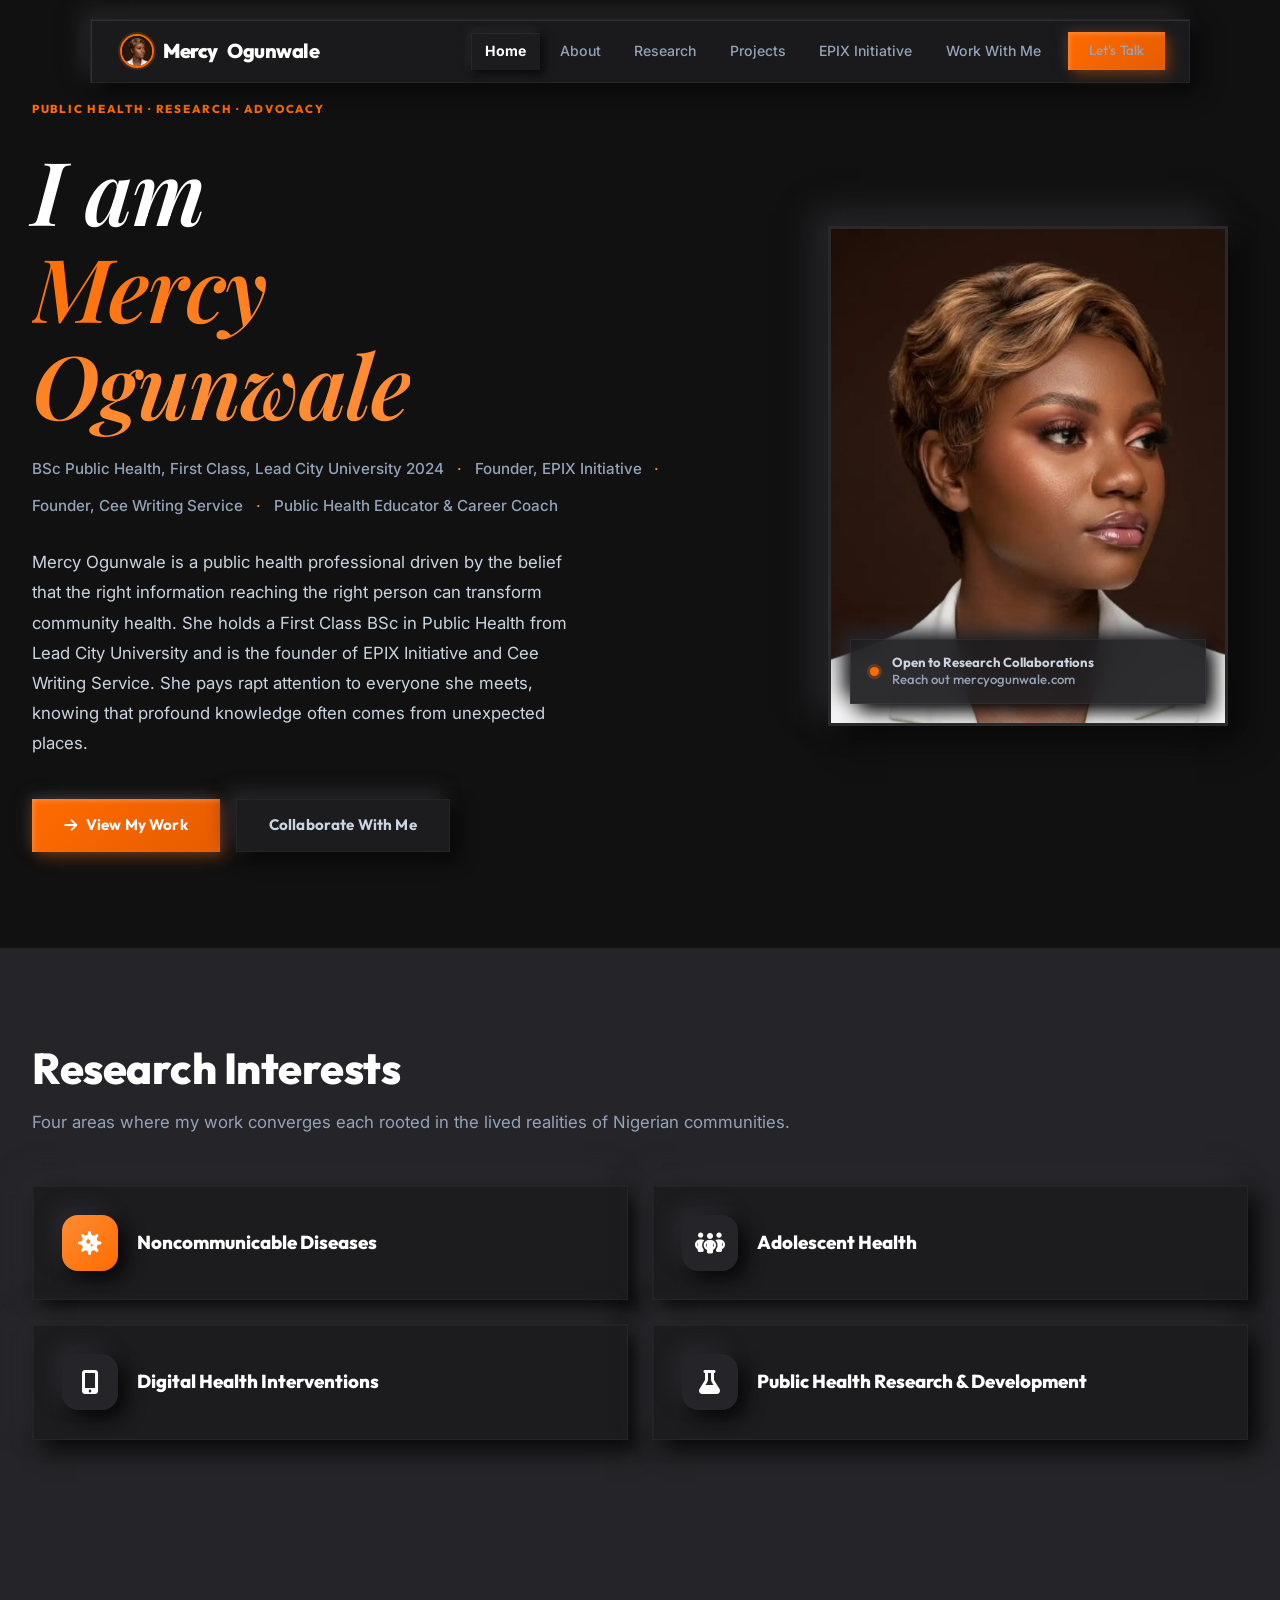
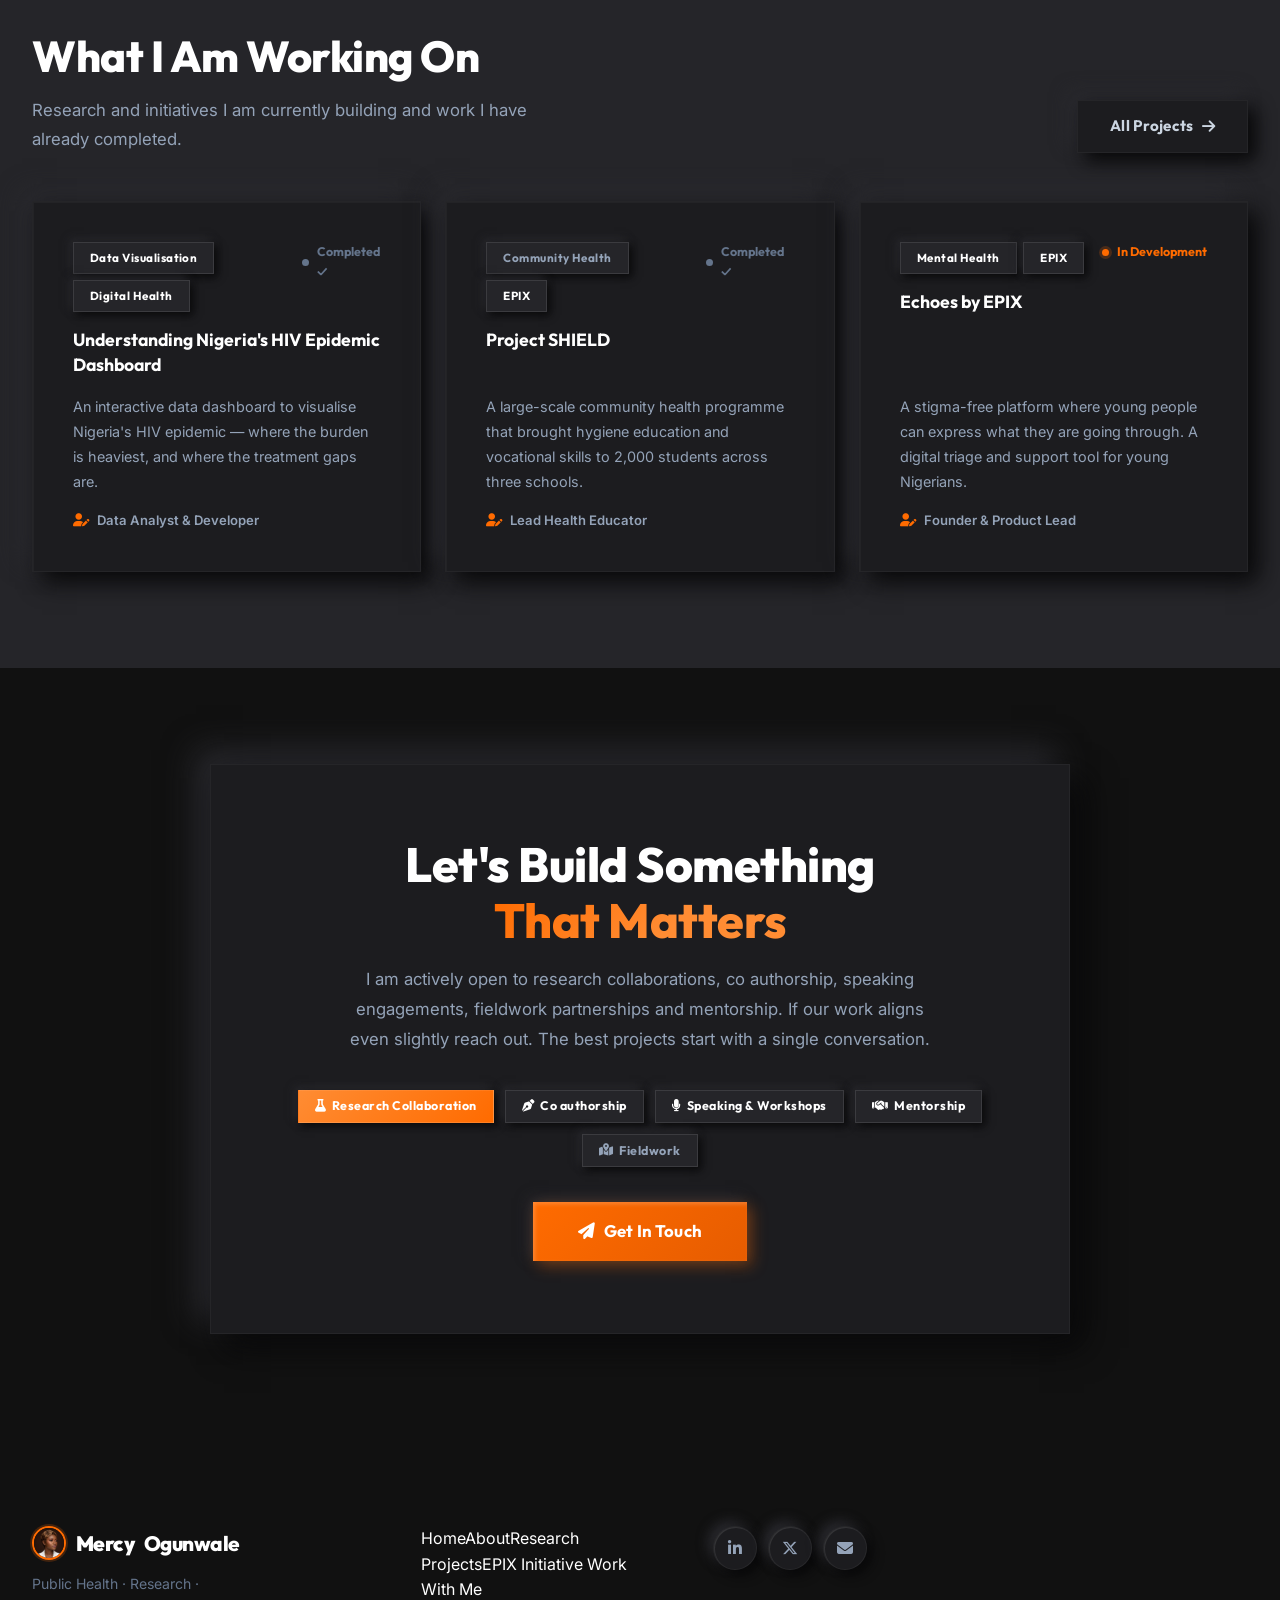
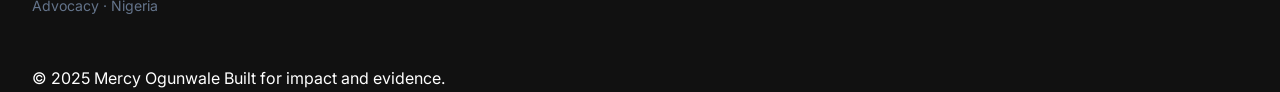
==== index.html @ 019c66ac "Initial commit for portfolio with dashboard" ====
<!DOCTYPE html>

<html lang="en">
<head>
<meta charset="utf-8"/><meta content="width=device-width, initial-scale=1.0" name="viewport"/>
<title>Mercy Ogunwale — Public Health Researcher &amp; Founder</title>
<meta content="Mercy Ogunwale — First Class Public Health graduate, Founder of EPIX Initiative, Educator and Researcher in Nigeria." name="description"/>
<link href="https://fonts.googleapis.com" rel="preconnect"/><link crossorigin="" href="https://fonts.gstatic.com" rel="preconnect"/>
<link href="https://fonts.googleapis.com/css2?family=Outfit:wght@300;400;500;600;700;800;900&amp;family=Inter:ital,wght@0,300;0,400;0,500;0,600;1,300&amp;display=swap" rel="stylesheet"/>
<link href="https://cdnjs.cloudflare.com/ajax/libs/font-awesome/6.5.0/css/all.min.css" rel="stylesheet"/>
<link href="css/style.css" rel="stylesheet"/>
<link href="assets/images/mercy-portrait.png" rel="icon" type="image/png"/>
</head>
<body>
<header id="hdr">
<div class="nav-pill">
<a class="logo" href="index.html"><img alt="Mercy Ogunwale" class="logo-img" src="assets/images/mercy-portrait.png"/>Mercy <em>Ogunwale</em></a>
<div id="mob-overlay"></div>
<button class="mob-btn" id="mobBtn"><i class="fa-solid fa-bars"></i></button>
<nav class="nav-links" id="navLinks">
<a class="active" href="index.html">Home</a>
<a href="about.html">About</a>
<a href="research.html">Research</a>
<a href="projects.html">Projects</a>
<a href="epix.html">EPIX Initiative</a>
<a href="work-with-me.html">Work With Me</a>
<a class="btn btn-primary nav-cta" href="work-with-me.html">Let's Talk</a>
</nav>
</div>
</header>
<!-- HERO -->
<section class="hero">
<div class="wrap">
<div class="hero-inner">
<!-- LEFT: Text -->
<div class="hero-left reveal">
<p class="sec-kicker" style="margin-bottom:1.5rem;">Public Health · Research · Advocacy</p>
<h1 class="hero-title">I am<br/><span class="grad">Mercy<br/>Ogunwale</span></h1>
<div class="hero-subtitle"><span>BSc Public Health, First Class, Lead City University 2024</span><span class="sep">·</span>
<span>Founder, EPIX Initiative</span><span class="sep">·</span>
<span>Founder, Cee Writing Service</span><span class="sep">·</span>
<span>Public Health Educator &amp; Career Coach</span></div>
<p class="hero-hook-text">Mercy Ogunwale is a public health professional driven by the belief that the right information reaching the right person can transform community health. She holds a First Class BSc in Public Health from Lead City University and is the founder of EPIX Initiative and Cee Writing Service. She pays rapt attention to everyone she meets, knowing that profound knowledge often comes from unexpected places.</p>
<div class="hero-actions">
<a class="btn btn-primary" href="projects.html"><i class="fa-solid fa-arrow-right"></i> View My Work</a>
<a class="btn btn-ghost" href="work-with-me.html">Collaborate With Me</a>
</div>
</div>
<!-- RIGHT: Profile Photo -->
<div class="hero-right-img">
<div class="photo-frame" style="aspect-ratio:4/5;">
<img alt="Mercy Ogunwale — Public Health Researcher" src="assets/images/mercy-portrait.png"/>
<div class="photo-badge">
<div class="photo-badge-dot"></div>
<div class="photo-badge-text">Open to Research Collaborations<br/><span style="font-weight:500;color:var(--ink-3);">Reach out  mercyogunwale.com</span></div>
</div>
</div>
</div>
</div>
</div>
</section>
<!-- RESEARCH INTERESTS -->
<section class="alt">
<div class="wrap">
<div class="reveal" style="margin-bottom:3rem;">
<h2 class="sec-title">Research Interests</h2>
<p class="sec-sub">Four areas where my work converges  each rooted in the lived realities of Nigerian communities.</p>
</div>
<div class="bento bento-2">
<div class="bento-item reveal" style="padding:1.8rem;display:flex;align-items:center;gap:1.2rem;">
<div class="i-icon i-teal" style="margin-bottom:0;flex-shrink:0;"><i class="fa-solid fa-virus"></i></div>
<div><h3 style="margin-bottom:0;">Noncommunicable Diseases</h3></div>
</div>
<div class="bento-item reveal" style="padding:1.8rem;display:flex;align-items:center;gap:1.2rem;">
<div class="i-icon i-amber" style="margin-bottom:0;flex-shrink:0;"><i class="fa-solid fa-people-group"></i></div>
<div><h3 style="margin-bottom:0;">Adolescent Health</h3></div>
</div>
<div class="bento-item reveal" style="padding:1.8rem;display:flex;align-items:center;gap:1.2rem;">
<div class="i-icon i-blue" style="margin-bottom:0;flex-shrink:0;"><i class="fa-solid fa-mobile-screen-button"></i></div>
<div><h3 style="margin-bottom:0;">Digital Health Interventions</h3></div>
</div>
<div class="bento-item reveal" style="padding:1.8rem;display:flex;align-items:center;gap:1.2rem;">
<div class="i-icon i-green" style="margin-bottom:0;flex-shrink:0;"><i class="fa-solid fa-flask"></i></div>
<div><h3 style="margin-bottom:0;">Public Health Research &amp; Development</h3></div>
</div>
</div>
</div>
</section>
<!-- ABOUT -->

<!-- PROJECTS PREVIEW -->
<section class="alt">
<div class="wrap">
<div style="display:flex;justify-content:space-between;align-items:flex-end;margin-bottom:3rem;flex-wrap:wrap;gap:1rem;">
<div class="reveal">
<h2 class="sec-title">What I Am Working On</h2>
<p class="sec-sub" style="max-width:500px;">Research and initiatives I am currently building  and work I have already completed.</p>
</div>
<a class="btn btn-ghost reveal" href="projects.html">All Projects <i class="fa-solid fa-arrow-right"></i></a>
</div>
<div class="bento bento-3">
<div class="proj-card reveal">
<div class="proj-head">
<div class="proj-areas">
<span class="tag tag-amber" style="font-size:.73rem;">Data Visualisation</span>
<span class="tag tag-blue" style="font-size:.73rem;">Digital Health</span>
</div>
<span class="status status-done">Completed &#10003;</span>
</div>
<h3 class="proj-title">Understanding Nigeria's HIV Epidemic Dashboard</h3>
<p class="proj-desc">An interactive data dashboard to visualise Nigeria's HIV epidemic &mdash; where the burden is heaviest, and where the treatment gaps are.</p>
<p class="proj-role"><i class="fa-solid fa-user-pen" style="color:var(--teal);"></i> Data Analyst &amp; Developer</p>
</div>

<div class="proj-card reveal reveal-s">
<div class="proj-head">
<div class="proj-areas">
<span class="tag tag-muted" style="font-size:.73rem;">Community Health</span>
<span class="tag tag-blue" style="font-size:.73rem;">EPIX</span>
</div>
<span class="status status-done">Completed &#10003;</span>
</div>
<h3 class="proj-title">Project SHIELD</h3>
<p class="proj-desc">A large-scale community health programme that brought hygiene education and vocational skills to 2,000 students across three schools.</p>
<p class="proj-role"><i class="fa-solid fa-user-pen" style="color:var(--teal);"></i> Lead Health Educator</p>
</div>

<div class="proj-card reveal reveal-m">
<div class="proj-head">
<div class="proj-areas">
<span class="tag tag-amber" style="font-size:.73rem;">Mental Health</span>
<span class="tag tag-blue" style="font-size:.73rem;">EPIX</span>
</div>
<span class="status status-live">In Development</span>
</div>
<h3 class="proj-title">Echoes by EPIX</h3>
<p class="proj-desc">A stigma-free platform where young people can express what they are going through. A digital triage and support tool for young Nigerians.</p>
<p class="proj-role"><i class="fa-solid fa-user-pen" style="color:var(--teal);"></i> Founder &amp; Product Lead</p>
</div>
</div>
</div>
</div>
</section>
<!-- COLLABORATE -->
<section>
<div class="wrap">
<div class="cta-box reveal">
<h2 style="font-size:clamp(2rem,4vw,3rem);letter-spacing:-.5px;margin-bottom:1rem;">Let's Build Something<br/><span class="grad">That Matters</span></h2>
<p style="color:var(--ink-3);font-size:1.05rem;max-width:600px;margin:0 auto;line-height:1.8;">I am actively open to research collaborations, co authorship, speaking engagements, fieldwork partnerships and mentorship. If our work aligns  even slightly  reach out. The best projects start with a single conversation.</p>
<div class="cta-pills">
<span class="tag tag-teal"><i class="fa-solid fa-flask"></i> Research Collaboration</span>
<span class="tag tag-blue"><i class="fa-solid fa-pen-nib"></i> Co authorship</span>
<span class="tag tag-amber"><i class="fa-solid fa-microphone"></i> Speaking &amp; Workshops</span>
<span class="tag tag-green"><i class="fa-solid fa-handshake"></i> Mentorship</span>
<span class="tag tag-muted"><i class="fa-solid fa-map-location-dot"></i> Fieldwork</span>
</div>
<a class="btn btn-primary" href="work-with-me.html" style="font-size:1.05rem;padding:1rem 2.8rem;"><i class="fa-solid fa-paper-plane"></i> Get In Touch</a>
</div>
</div>
</section>
<footer>
<div class="wrap">
<div class="foot-inner">
<div class="foot-brand">
<a class="logo" href="index.html"><img alt="Mercy Ogunwale" class="logo-img" src="assets/images/mercy-portrait.png"/>Mercy <em>Ogunwale</em></a>
<p class="foot-tagline">Public Health · Research · Advocacy · Nigeria</p>
</div>
<nav class="foot-nav">
<a href="index.html">Home</a><a href="about.html">About</a><a href="research.html">Research</a>
<a href="projects.html">Projects</a><a href="epix.html">EPIX Initiative</a>
<a href="work-with-me.html">Work With Me</a>
</nav>
<div class="foot-social">
<a aria-label="LinkedIn" class="soc-btn" href="#"><i class="fa-brands fa-linkedin-in"></i></a>
<a aria-label="Twitter/X" class="soc-btn" href="#"><i class="fa-brands fa-x-twitter"></i></a>
<a aria-label="Email" class="soc-btn" href="mailto:contact@mercyogunwale.com"><i class="fa-solid fa-envelope"></i></a>
</div>
</div>
<div class="foot-bottom">© 2025 Mercy Ogunwale  Built for impact and evidence.</div>
</div>
</footer>
<script src="js/main.js"></script>
</body>
</html>
---- css/style.css ----
@import url('https://fonts.googleapis.com/css2?family=Playfair+Display:ital,wght@0,400;0,600;1,400&family=Outfit:wght@300;400;500;600;700;800;900&family=Inter:ital,wght@0,300;0,400;0,500;0,600;1,300&display=swap');

:root {
  --bg: #111111;
  --surface: #1c1c1f;
  --surface-2: #252529;
  --shadow-d: #080809;
  --shadow-l: #2a2a2f;

  --teal: #ff6b00;
  --teal-d: #e65c00;
  --teal-l: #ff8c33;
  --teal-xl: rgba(255,107,0,0.15);
  
  --blue: #ff8c33;
  --blue-l: rgba(255,140,51,0.15);
  
  --amber: #f59e0b;
  --amber-l: #fde68a;
  --green: #10b981;
  --red: #ef4444;

  --ink: #ffffff;
  --ink-2: #cbd5e1;
  --ink-3: #94a3b8;
  --ink-4: #64748b;

  --clay: 8px 8px 18px var(--shadow-d), -8px -8px 18px var(--shadow-l);
  --clay-lg: 14px 14px 30px var(--shadow-d), -14px -14px 30px var(--shadow-l);
  --clay-hover: 20px 20px 40px var(--shadow-d), -20px -20px 40px var(--shadow-l);
  --clay-inset: inset 6px 6px 14px var(--shadow-d), inset -6px -6px 14px var(--shadow-l);
  --clay-card: 10px 10px 22px var(--shadow-d), -10px -10px 22px var(--shadow-l), inset 1px 1px 0 rgba(255,255,255,0.03);
}

*,*::before,*::after{margin:0;padding:0;box-sizing:border-box}
html{scroll-behavior:smooth}
body{font-family:'Inter',sans-serif;background:var(--bg);color:var(--ink);overflow-x:hidden;line-height:1.6}
h1,h2,h3,h4,h5{font-family:'Outfit',sans-serif;line-height:1.15;font-weight:800}
a{text-decoration:none;color:inherit;transition:color var(--dur) var(--ease)}
ul{list-style:none}
img{max-width:100%}

/* ── LAYOUT ── */
.wrap{max-width:var(--max);margin:0 auto;padding:0 2rem}
section{padding:6rem 0}
.section-inner{padding:6rem 0}

/* ── GRADIENT TEXT ── */
.grad{background:linear-gradient(135deg,var(--teal) 0%,var(--blue) 60%);-webkit-background-clip:text;-webkit-text-fill-color:transparent;background-clip:text}
.grad-amber{background:linear-gradient(135deg,var(--amber) 0%,#f97316 100%);-webkit-background-clip:text;-webkit-text-fill-color:transparent;background-clip:text}

/* ── CLAY SURFACE ── */
.clay{background:var(--surface);border-radius:var(--r-m);box-shadow:var(--clay-card);border:1.5px solid rgba(255,255,255,.04)}
.clay-lg{background:var(--surface);border-radius:var(--r-l);box-shadow:var(--clay-lg);border:1.5px solid rgba(255,255,255,.04)}
.clay-xl{background:var(--surface);border-radius:var(--r-xl);box-shadow:var(--clay-lg);border:1.5px solid rgba(255,255,255,.04)}

/* ── BUTTONS ── */
.btn{display:inline-flex;align-items:center;gap:.55rem;padding:.85rem 2rem;font-family:'Outfit',sans-serif;font-weight:700;font-size:.95rem;border-radius:var(--r-pill);cursor:pointer;transition:all var(--dur) var(--ease);border:none;letter-spacing:.01em;white-space:nowrap}
.btn-primary{background:linear-gradient(135deg,var(--teal),var(--teal-d));color:#fff;box-shadow:5px 5px 14px rgba(255,107,0,.35),-4px -4px 12px var(--shadow-l),inset 2px 2px 4px rgba(255,255,255,.2)}
.btn-primary:hover{transform:translateY(-3px);box-shadow:8px 8px 22px rgba(255,107,0,.4),-5px -5px 16px var(--shadow-l)}
.btn-primary:active{transform:translateY(0);box-shadow:var(--clay-inset)}
.btn-ghost{background:var(--surface);color:var(--ink-2);box-shadow:var(--clay);border:1.5px solid rgba(255,255,255,.04)}
.btn-ghost:hover{transform:translateY(-3px);box-shadow:var(--clay-hover);color:var(--teal)}
.btn-ghost:active{box-shadow:var(--clay-inset);transform:translateY(0)}
.btn-blue{background:linear-gradient(135deg,var(--blue),#0369a1);color:#fff;box-shadow:5px 5px 14px rgba(255,140,51,.3),-4px -4px 12px var(--shadow-l),inset 2px 2px 4px rgba(255,255,255,.2)}
.btn-blue:hover{transform:translateY(-3px);color:#fff}

/* ── PILL TAGS ── */
.tag{display:inline-flex;align-items:center;gap:.35rem;padding:.35rem 1rem;border-radius:var(--r-pill);font-family:'Outfit',sans-serif;font-size:.78rem;font-weight:700;letter-spacing:.04em;box-shadow:3px 3px 8px var(--shadow-d),-3px -3px 8px var(--shadow-l);border:1px solid rgba(255,255,255,.1)}
.tag-teal{background:linear-gradient(135deg,#ff8c33,#ff6b00);color:#ffffff}
.tag-blue{background:var(--surface-2);color:#ffffff}
.tag-amber{background:var(--surface-2);color:#ffffff}
.tag-green{background:var(--surface-2);color:#ffffff}
.tag-red{background:linear-gradient(135deg,#fee2e2,#fecaca);color:#991b1b}
.tag-muted{background:var(--surface-2);color:var(--ink-3)}
.tag-dark{background:var(--ink);color:#fff}
.tag-section{font-size:.7rem;text-transform:uppercase;letter-spacing:.12em;background:rgba(255,107,0,.1);color:var(--teal);box-shadow:none;border:none;padding:.3rem .9rem}

/* ── STATUS DOTS ── */
.status{display:inline-flex;align-items:center;gap:.5rem;font-family:'Outfit',sans-serif;font-size:.78rem;font-weight:700}
.status::before{content:'';width:7px;height:7px;border-radius:50%;flex-shrink:0}
.status-live{color:var(--teal)}.status-live::before{background:var(--teal);box-shadow:0 0 0 3px rgba(255,107,0,.2);animation:pulse 2s ease infinite}
.status-soon{color:var(--amber)}.status-soon::before{background:var(--amber)}
.status-done{color:var(--ink-4)}.status-done::before{background:var(--ink-4)}
@keyframes pulse{0%,100%{box-shadow:0 0 0 3px rgba(255,107,0,.2)}50%{box-shadow:0 0 0 6px rgba(255,107,0,.08)}}

/* ── HEADER — Floating Clay Pill ── */
#hdr{position:fixed;top:1.2rem;left:50%;transform:translateX(-50%);z-index:900;width:calc(100% - 3rem);max-width:1100px;transition:all var(--dur) var(--ease)}
.nav-pill{display:flex;justify-content:space-between;align-items:center;padding:.75rem 1.5rem .75rem 1.8rem;border-radius:var(--r-pill);background:rgba(28,28,31,.88);backdrop-filter:blur(18px);-webkit-backdrop-filter:blur(18px);box-shadow:8px 8px 20px var(--shadow-d),-8px -8px 20px var(--shadow-l),inset 1px 1px 0 rgba(255,255,255,.1);border:1.5px solid rgba(255,255,255,.05);transition:all var(--dur) var(--ease)}
#hdr.scrolled .nav-pill{box-shadow:10px 10px 24px var(--shadow-d),-8px -8px 20px var(--shadow-l),inset 1px 1px 0 rgba(255,255,255,.15);background:rgba(28,28,31,.96)}
.logo{font-family:'Outfit',sans-serif;font-weight:900;font-size:1.25rem;letter-spacing:-.5px;display:flex;align-items:center;gap:.6rem;color:#ffffff}
.logo em{color:var(--ink);font-style:normal;font-weight:800}

.logo-img {
  width: 34px;
  height: 34px;
  border-radius: 50%;
  object-fit: cover;
  border: 2px solid var(--teal);
  box-shadow: 0 0 0 2px rgba(255,107,0,0.2);
}
.logo-dot{width:8px;height:8px;border-radius:50%;background:linear-gradient(135deg,var(--teal),var(--blue));box-shadow:0 0 0 3px rgba(255,107,0,.2)}
.nav-links{display:flex;gap:.3rem;align-items:center}
.nav-links a{font-weight:500;font-size:.88rem;color:var(--ink-3);padding:.45rem .9rem;border-radius:var(--r-pill);transition:all var(--dur) var(--ease)}
.nav-links a:hover{color:var(--teal);background:rgba(255,107,0,.08)}
.nav-links a.active{color:#ffffff;background:var(--surface);box-shadow:3px 3px 8px var(--shadow-d),-3px -3px 8px var(--shadow-l),inset 1px 1px 0 rgba(255,255,255,.05);font-weight:700}
.nav-cta{padding:.5rem 1.3rem!important;font-size:.85rem!important;margin-left:.5rem}
.mob-btn{display:none;background:var(--surface);border:1.5px solid rgba(255,255,255,.04);border-radius:50%;width:38px;height:38px;font-size:1rem;color:var(--ink);cursor:pointer;z-index:901;box-shadow:var(--clay);align-items:center;justify-content:center}
#mob-overlay{display:none;position:fixed;inset:0;background:rgba(15,23,42,.45);z-index:898;backdrop-filter:blur(4px)}

/* ── HERO ── */
.hero{min-height:100vh;display:flex;align-items:center;padding-top:100px;position:relative;overflow:hidden}
.hero-bg{position:absolute;inset:0;z-index:0}
.blob{position:absolute;border-radius:50%;filter:blur(80px);animation:float 9s ease-in-out infinite}
.blob-a{width:520px;height:520px;background:radial-gradient(circle,rgba(255,107,0,.22),transparent 70%);top:-10%;right:-8%;animation-delay:0s}
.blob-b{width:420px;height:420px;background:radial-gradient(circle,rgba(255,140,51,.16),transparent 70%);bottom:0;left:-8%;animation-delay:-4s}
.blob-c{width:280px;height:280px;background:radial-gradient(circle,rgba(255,107,0,.12),transparent 70%);top:45%;right:25%;animation-delay:-7s}
@keyframes float{0%,100%{transform:translate(0,0)}33%{transform:translate(25px,-18px)}66%{transform:translate(-15px,20px)}}

.hero-inner{position:relative;z-index:2;display:grid;grid-template-columns:1fr 420px;gap:4rem;align-items:center}
.hero-left{}
.hero-eyebrow{display:inline-flex;align-items:center;gap:.7rem;margin-bottom:2rem}
.eyebrow-line{width:32px;height:2px;background:linear-gradient(90deg,var(--teal),var(--blue));border-radius:2px}
.eyebrow-text{font-family:'Outfit',sans-serif;font-size:.78rem;font-weight:700;letter-spacing:.14em;text-transform:uppercase;color:var(--teal)}
.hero-title{font-family:'Playfair Display',serif;font-size:clamp(3.5rem,7vw,5.5rem);font-weight:600;letter-spacing:-1px;margin-bottom:1.5rem;line-height:1.1;font-style:italic}
.hero-subtitle{font-family:'Inter',sans-serif;font-size:.95rem;font-weight:500;color:var(--ink-3);display:flex;gap:.8rem;align-items:center;flex-wrap:wrap;margin-bottom:1.8rem}
.sep{color:var(--teal-l)}
.hero-hook-text{font-size:1.05rem;color:var(--ink-2);line-height:1.8;margin-bottom:2.5rem;max-width:560px}
.hero-actions{display:flex;gap:1rem;flex-wrap:wrap}

/* Hero right card */
.hero-card{padding:2.5rem;display:flex;flex-direction:column;gap:1.8rem}
.hero-card-quote{font-size:1rem;font-style:italic;color:var(--ink-2);line-height:1.75;border-left:3px solid var(--teal);padding-left:1.2rem}
.hero-stats{display:grid;grid-template-columns:1fr 1fr;gap:1rem}
.hero-stat{padding:1.2rem;border-radius:var(--r-s);background:var(--bg);box-shadow:4px 4px 10px var(--shadow-d),-4px -4px 10px var(--shadow-l);text-align:center}
.hero-stat .num{font-family:'Outfit',sans-serif;font-size:1.8rem;font-weight:900;line-height:1}
.hero-stat .lbl{font-size:.75rem;color:var(--ink-3);margin-top:.3rem;font-weight:500}
.hero-tags{display:flex;flex-wrap:wrap;gap:.5rem}

/* ── SECTION HEADINGS ── */
.sec-kicker{font-family:'Outfit',sans-serif;font-size:.72rem;font-weight:800;letter-spacing:.15em;text-transform:uppercase;color:var(--teal);margin-bottom:.8rem}
.sec-title{font-size:clamp(1.8rem,3.5vw,2.7rem);letter-spacing:-.5px;margin-bottom:.9rem}
.sec-sub{color:var(--ink-3);font-size:1.05rem;line-height:1.7}

/* ── PHOTO FRAME ── */
.photo-frame{border-radius:var(--r-l);overflow:hidden;box-shadow:var(--clay-lg);border:3px solid rgba(255,255,255,.06);position:relative;background:var(--surface)}
.photo-frame img{width:100%;height:100%;object-fit:cover;display:block}
.photo-badge{position:absolute;bottom:1.2rem;left:1.2rem;right:1.2rem;background:rgba(28,28,31,.92);backdrop-filter:blur(12px);border-radius:var(--r-m);padding:.9rem 1.2rem;box-shadow:var(--clay);border:1.5px solid rgba(255,255,255,.05);display:flex;align-items:center;gap:.8rem}
.photo-badge-dot{width:9px;height:9px;border-radius:50%;background:var(--teal);box-shadow:0 0 0 3px rgba(255,107,0,.25);flex-shrink:0;animation:pulse 2s ease infinite}
.photo-badge-text{font-family:'Outfit',sans-serif;font-size:.82rem;font-weight:700;color:var(--ink-2);line-height:1.3}
.img-card{border-radius:var(--r-l);overflow:hidden;box-shadow:var(--clay-lg);border:3px solid rgba(255,255,255,.06)}
.img-card img{width:100%;height:100%;object-fit:cover;display:block;transition:transform .5s var(--ease)}
.img-card:hover img{transform:scale(1.04)}

/* ── BENTO GRID ── */
.bento{display:grid;gap:1.5rem}
.bento-2{grid-template-columns:repeat(2,1fr)}
.bento-3{grid-template-columns:repeat(3,1fr)}
.bento-4{grid-template-columns:repeat(4,1fr)}
.bento-item{padding:2.5rem;border-radius:var(--r-m);box-shadow:var(--clay-card);border:1.5px solid rgba(255,255,255,.04);transition:transform var(--dur) var(--ease),box-shadow var(--dur) var(--ease);background:var(--surface)}
.bento-item:hover{transform:translateY(-5px) scale(1.01);box-shadow:var(--clay-hover),inset 1px 1px 0 rgba(255,255,255,.1)}
.bento-span2{grid-column:span 2}
.bento-tall{grid-row:span 2}

/* Interest icons */
.i-icon{width:56px;height:56px;border-radius:16px;display:flex;align-items:center;justify-content:center;font-size:1.5rem;margin-bottom:1.4rem;box-shadow:var(--clay)}
.i-teal{background:linear-gradient(135deg,#ff8c33,#ff6b00);color:#ffffff}
.i-blue{background:var(--surface-2);color:#ffffff}
.i-amber{background:var(--surface-2);color:#ffffff}
.i-green{background:var(--surface-2);color:#ffffff}
.i-red{background:linear-gradient(135deg,#fee2e2,#fca5a5);color:#991b1b}

/* ── ABOUT / SPLIT ── */
.split{display:grid;grid-template-columns:1fr 1fr;gap:3.5rem;align-items:start}
.split-wide{grid-template-columns:1.2fr 1fr}
.split-rev .split-b{order:-1}
.checklist li{display:flex;gap:.9rem;align-items:flex-start;margin-bottom:.9rem;font-size:.95rem;color:var(--ink-2)}
.check-dot{flex-shrink:0;width:20px;height:20px;border-radius:50%;background:linear-gradient(135deg,var(--teal),var(--teal-d));display:flex;align-items:center;justify-content:center;color:#fff;font-size:.6rem;margin-top:2px;box-shadow:2px 2px 6px rgba(255,107,0,.3)}
.blockquote{border-left:3px solid var(--teal);padding:1rem 1.5rem;background:rgba(255,107,0,.05);border-radius:0 var(--r-s) var(--r-s) 0;font-size:1.1rem;font-style:italic;color:#ffffff;line-height:1.7;margin:1.5rem 0}
.toolkit{display:flex;flex-wrap:wrap;gap:.5rem}

/* ── PROJECT CARDS ── */
.proj-card{padding:2.5rem;border-radius:var(--r-m);box-shadow:var(--clay-card);border:1.5px solid rgba(255,255,255,.04);background:var(--surface);transition:transform var(--dur) var(--ease),box-shadow var(--dur) var(--ease);display:flex;flex-direction:column;gap:1rem}
.proj-card:hover{transform:translateY(-5px);box-shadow:var(--clay-hover)}
.proj-head{display:flex;justify-content:space-between;align-items:flex-start;gap:1rem}
.proj-areas{display:flex;flex-wrap:wrap;gap:.4rem}
.proj-title{font-size:1.1rem;font-weight:700;line-height:1.4;color:var(--ink);flex:1}
.proj-desc{font-size:.9rem;color:var(--ink-3);line-height:1.75;flex:1}
.proj-role{font-size:.82rem;font-weight:600;color:var(--ink-3);display:flex;align-items:center;gap:.5rem;margin-top:auto}

/* ── ALT SECTION ── */
.alt{background:var(--surface-2)}

/* ── COLLAB / CTA ── */
.cta-box{padding:4.5rem 3.5rem;border-radius:var(--r-xl);box-shadow:var(--clay-lg);border:1.5px solid rgba(255,255,255,.04);background:var(--surface);text-align:center;max-width:860px;margin:0 auto}
.cta-pills{display:flex;flex-wrap:wrap;justify-content:center;gap:.7rem;margin:2.2rem 0}

/* —— FOOTER —— */
footer{padding:0;margin-top:6rem}
.foot-wrap{background:var(--surface);border-radius:var(--r-xl) var(--r-xl) 0 0;box-shadow:0 -8px 32px rgba(0,0,0,.5),inset 0 2px 0 rgba(255,255,255,.1);border-top:1.5px solid rgba(255,255,255,.06);padding:4rem 0 2rem;overflow:hidden;position:relative}
.foot-wrap::before{content:'';position:absolute;width:500px;height:500px;border-radius:50%;background:radial-gradient(circle,rgba(255,107,0,.07),transparent 70%);top:-200px;right:-100px;pointer-events:none}
.foot-wrap::after{content:'';position:absolute;width:350px;height:350px;border-radius:50%;background:radial-gradient(circle,rgba(255,140,51,.06),transparent 70%);bottom:-150px;left:-80px;pointer-events:none}
.foot-inner{display:grid;grid-template-columns:1.4fr 1fr 1fr 1fr;gap:3rem;margin-bottom:3rem;position:relative;z-index:1}
.foot-brand{}
.foot-brand .logo{margin-bottom:.8rem;font-size:1.3rem}
.foot-tagline{font-size:.88rem;color:var(--ink-4);line-height:1.6;max-width:220px;margin-top:.5rem}
.foot-col h4{font-family:'Outfit',sans-serif;font-size:.78rem;font-weight:800;text-transform:uppercase;letter-spacing:.12em;color:var(--ink-3);margin-bottom:1.2rem}
.foot-col-links{display:flex;flex-direction:column;gap:.65rem}
.foot-col-links a{font-size:.9rem;color:var(--ink-3);font-weight:500;transition:color var(--dur) var(--ease)}
.foot-col-links a:hover{color:var(--teal)}
.foot-bottom-bar{display:flex;justify-content:space-between;align-items:center;padding-top:2rem;border-top:1px solid rgba(255,255,255,.1);position:relative;z-index:1;flex-wrap:wrap;gap:1rem}
.foot-copy{font-size:.82rem;color:var(--ink-4)}
.foot-social{display:flex;gap:.7rem}
.soc-btn{width:44px;height:44px;border-radius:50%;background:var(--surface);box-shadow:5px 5px 12px var(--shadow-d),-5px -5px 12px var(--shadow-l),inset 1px 1px 0 rgba(255,255,255,.1);border:1.5px solid rgba(255,255,255,.05);display:flex;align-items:center;justify-content:center;color:var(--ink-3);font-size:1rem;transition:all var(--dur) var(--ease)}
.soc-btn:hover{color:var(--teal);transform:translateY(-3px);box-shadow:8px 8px 20px var(--shadow-d),-5px -5px 14px var(--shadow-l)}
.foot-cta-mini{display:inline-flex;align-items:center;gap:.5rem;padding:.6rem 1.4rem;background:linear-gradient(135deg,var(--teal),var(--teal-d));color:#fff;border-radius:var(--r-pill);font-family:'Outfit',sans-serif;font-size:.85rem;font-weight:700;box-shadow:4px 4px 10px rgba(255,107,0,.3),-2px -2px 8px var(--shadow-l);transition:all var(--dur) var(--ease)}
.foot-cta-mini:hover{transform:translateY(-2px);box-shadow:6px 6px 16px rgba(255,107,0,.35)}

/* ── ANIMATIONS ── */
.reveal{opacity:0;transform:translateY(36px);transition:opacity .65s var(--ease),transform .65s var(--ease)}
.reveal.in{opacity:1;transform:translateY(0)}
.reveal-s{transition-delay:.08s}.reveal-m{transition-delay:.16s}.reveal-l{transition-delay:.24s}

/* —— PAGE HERO —— */
.page-hero{min-height:65vh;display:flex;align-items:center;padding:8rem 0 5rem;position:relative;overflow:hidden}
.page-hero-bg-img{position:absolute;inset:0;background-size:cover;background-position:center;opacity:0.25;z-index:0;mix-blend-mode:luminosity;}
.page-hero-bg-img::after{content:'';position:absolute;inset:0;background:linear-gradient(to bottom, transparent 60%, var(--bg) 100%);}
.page-hero-inner{position:relative;z-index:2;max-width:900px}
.page-hero-inner h1{font-size:clamp(3rem,6vw,5rem);letter-spacing:-2px;margin-bottom:1.2rem;line-height:1.05}
.page-hero-inner .lead{font-size:1.15rem;color:var(--ink-2);max-width:660px;line-height:1.85}
.page-hero-meta{display:flex;gap:1rem;flex-wrap:wrap;margin-top:2rem}
.hero-stat-pill{padding:.8rem 1.6rem;border-radius:var(--r-m);background:var(--surface);box-shadow:var(--clay-card);border:1.5px solid rgba(255,255,255,.05);display:flex;align-items:center;gap:.8rem}
.hero-stat-pill .hsp-num{font-family:'Outfit',sans-serif;font-size:1.6rem;font-weight:900;line-height:1}
.hero-stat-pill .hsp-lbl{font-size:.78rem;color:var(--ink-3);line-height:1.3;font-weight:500}

/* ── PUB CARD ── */
.pub{padding:2rem 2.5rem;border-radius:var(--r-m);box-shadow:var(--clay-card);border:1.5px solid rgba(255,255,255,.04);background:var(--surface)}
.pub-meta{display:flex;flex-wrap:wrap;gap:1rem;font-size:.85rem;color:var(--ink-3);margin:.7rem 0 0}
.pub-meta span{display:flex;align-items:center;gap:.4rem}

/* ── LEVEL CARD ── */
.level{display:flex;align-items:flex-start;gap:1.4rem;padding:1.6rem 2rem;border-radius:var(--r-m);box-shadow:var(--clay-card);border:1.5px solid rgba(255,255,255,.04);background:var(--surface);margin-bottom:1.2rem}
.lvl-num{flex-shrink:0;width:46px;height:46px;border-radius:50%;background:linear-gradient(135deg,var(--teal),var(--teal-d));color:#fff;display:flex;align-items:center;justify-content:center;font-family:'Outfit',sans-serif;font-weight:900;font-size:1.05rem;box-shadow:4px 4px 10px rgba(255,107,0,.3),-2px -2px 6px var(--shadow-l)}
.lvl-info h3{font-size:1rem;margin-bottom:.2rem}
.lvl-info p{font-size:.85rem;color:var(--ink-3)}

/* ── SERVICE CARD ── */
.svc{padding:3rem;border-radius:var(--r-l);box-shadow:var(--clay-card);border:1.5px solid rgba(255,255,255,.04);background:var(--surface)}
.svc-icon{width:64px;height:64px;border-radius:20px;display:flex;align-items:center;justify-content:center;font-size:1.7rem;margin-bottom:1.5rem;box-shadow:var(--clay)}

/* ── AUDIENCE CARD ── */
.aud{padding:3rem 2.5rem;text-align:center;border-radius:var(--r-l);box-shadow:var(--clay-card);border:1.5px solid rgba(255,255,255,.04);background:var(--surface);transition:transform var(--dur) var(--ease),box-shadow var(--dur) var(--ease)}
.aud:hover{transform:translateY(-6px);box-shadow:var(--clay-hover)}
.aud-icon{width:80px;height:80px;border-radius:24px;margin:0 auto 1.8rem;display:flex;align-items:center;justify-content:center;font-size:2rem;box-shadow:var(--clay)}

/* ── STAT BOX ── */
.stat-strip{display:grid;grid-template-columns:repeat(4,1fr);gap:1.5rem}
.stat-box{padding:2.5rem 2rem;text-align:center;border-radius:var(--r-m);box-shadow:var(--clay-card);border:1.5px solid rgba(255,255,255,.04);background:var(--surface)}
.stat-n{font-family:'Outfit',sans-serif;font-size:2.8rem;font-weight:900;line-height:1}
.stat-l{font-size:.82rem;color:var(--ink-3);margin-top:.5rem;line-height:1.4}

/* ── CONF CARD ── */
.conf-row{display:flex;align-items:flex-start;gap:1.5rem;padding:2rem 2.5rem;border-radius:var(--r-m);box-shadow:var(--clay-card);border:1.5px solid rgba(255,255,255,.04);background:var(--surface)}
.conf-ico{flex-shrink:0;width:52px;height:52px;border-radius:16px;display:flex;align-items:center;justify-content:center;font-size:1.4rem;box-shadow:var(--clay)}

/* ── PHILOSOPHY ── */
.phil{padding:3.5rem;border-radius:var(--r-l);box-shadow:var(--clay-lg);border:1.5px solid rgba(255,255,255,.04);background:var(--surface);border-left:5px solid var(--teal)}


.hero-right-img {
  max-width: 400px;
  width: 100%;
}
.bento-research {
  display: grid;
  grid-template-columns: 1.6fr 1fr;
  gap: 1.5rem;
}
.bento-research-col {
  display: grid;
  grid-template-rows: repeat(3, 1fr);
  gap: 1.5rem;
}

/* ── RESPONSIVE ── */
@media(max-width:1024px){
  .hero-inner{grid-template-columns:1fr;gap:3rem;text-align:center;}
  .hero-left { display: flex; flex-direction: column; align-items: center; }
  .hero-subtitle { justify-content: center; }
  .hero-actions { justify-content: center; }
  .hero-right-img { margin: 0 auto; }
  .hero-card{display:none}
  .stat-strip{grid-template-columns:repeat(2,1fr)}
  .bento-4{grid-template-columns:repeat(2,1fr)}
  .bento-research { grid-template-columns: 1fr; }
  .bento-research-col { grid-template-rows: auto; }
}
@media(max-width:768px){
  section{padding:3.5rem 0}
  .wrap { padding: 0 1.5rem; }
  .hero { padding-top: 120px; }
  .split,.bento-2,.bento-3{grid-template-columns:1fr}
  .bento-span2{grid-column:span 1}
  .split-rev .split-b{order:0}
  .hero-actions{flex-direction:column}
  .foot-inner{grid-template-columns:1fr 1fr}
  .foot-bottom-bar{flex-direction:column;text-align:center}
  .page-hero{min-height:auto;padding:7rem 0 4rem}
  .cta-box{padding:3rem 1.8rem}
  .stat-strip{grid-template-columns:repeat(2,1fr)}
  .hero-title{font-size:2.6rem}
  .page-hero-meta{flex-direction:column;align-items:flex-start}
  #hdr{top:.8rem;width:calc(100% - 2rem)}
  .nav-links{
    position:fixed;top:0;right:-100%;width:min(290px,80vw);height:100vh;
    background:var(--surface);box-shadow:-10px 0 40px rgba(0,0,0,.5);
    flex-direction:column;align-items:flex-start;padding:6rem 2.5rem 3rem;gap:.5rem;
    border-radius:0;z-index:899;transition:right var(--dur) var(--ease)
  }
  .nav-links a{border-radius:var(--r-s);font-size:1rem;padding:.7rem 1rem;width:100%}
  .nav-links.open{right:0}
  .nav-cta{display:none}
  .mob-btn{display:flex}
  #mob-overlay.active{display:block}
}
@media(max-width:480px){
  .wrap{padding:0 1.2rem}
  .foot-inner{grid-template-columns:1fr}
  .stat-strip{grid-template-columns:1fr 1fr}
  .page-hero-inner h1{font-size:2.6rem}
}
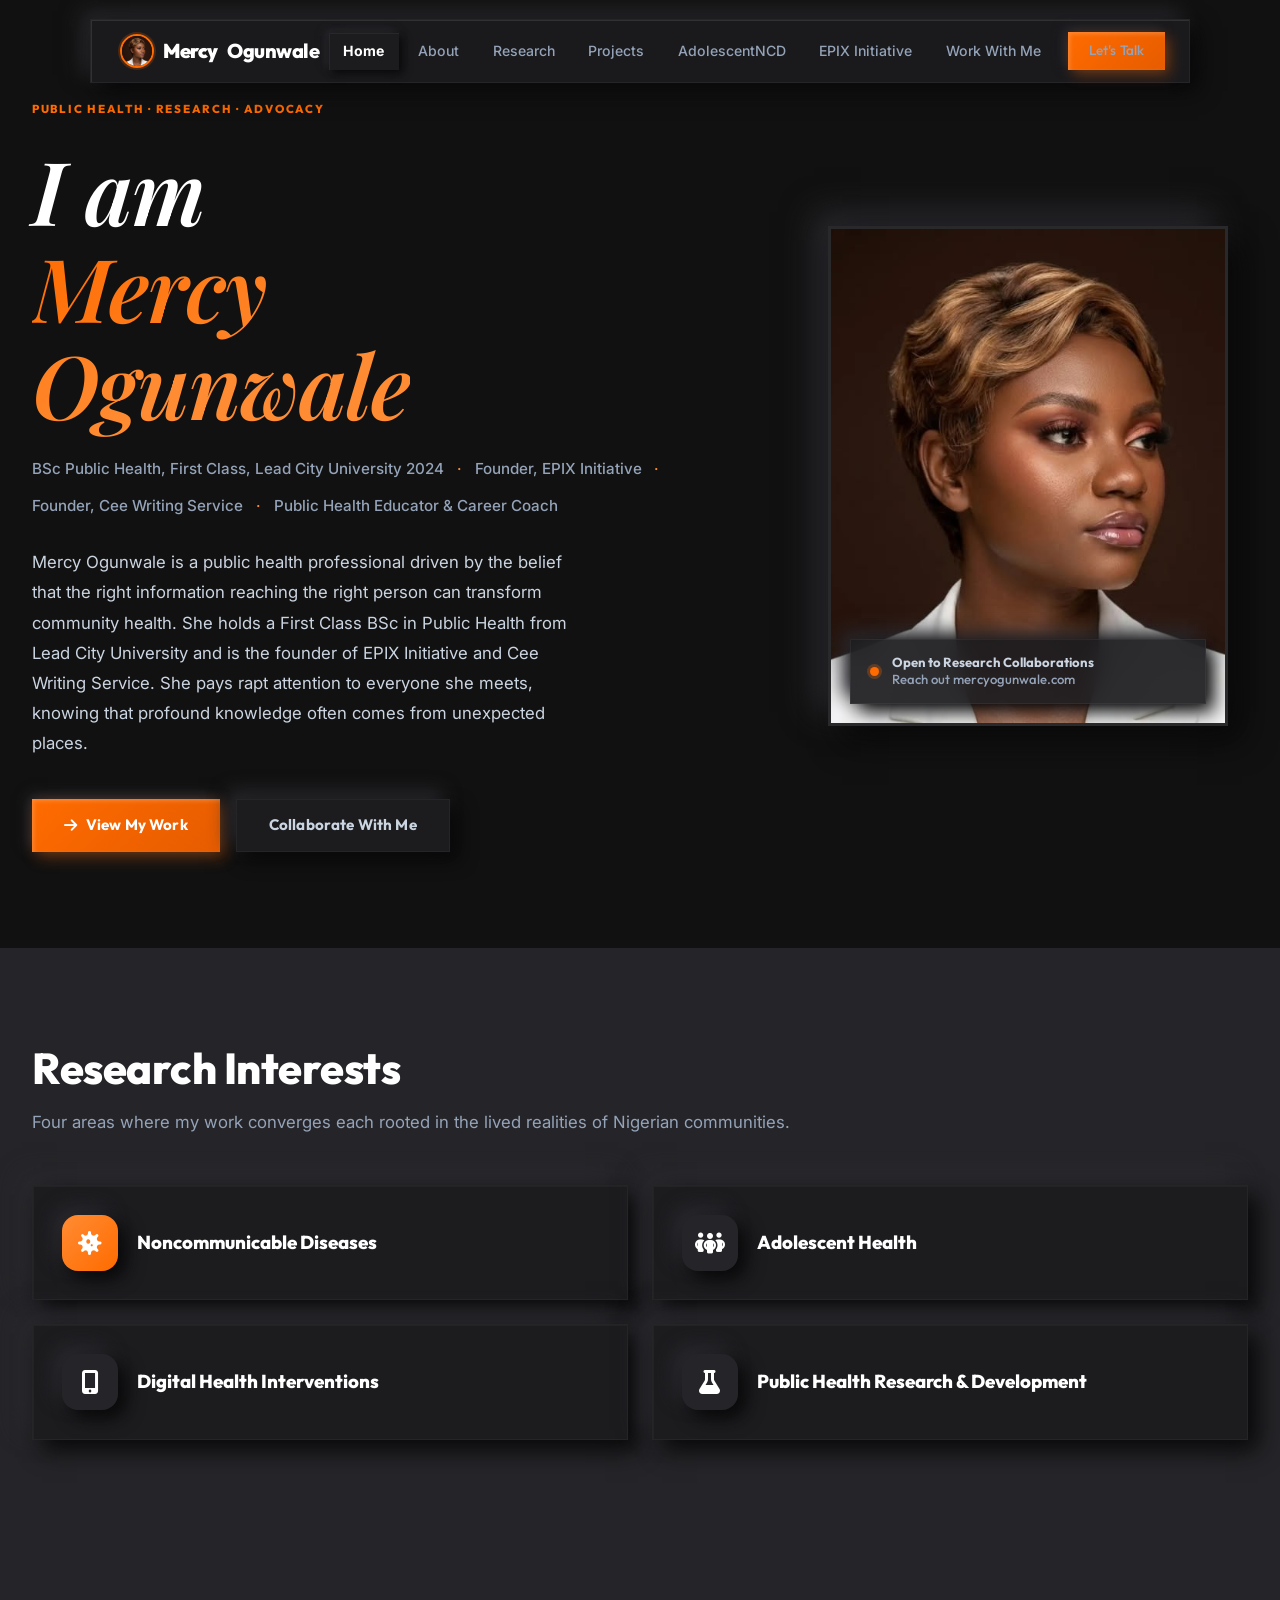
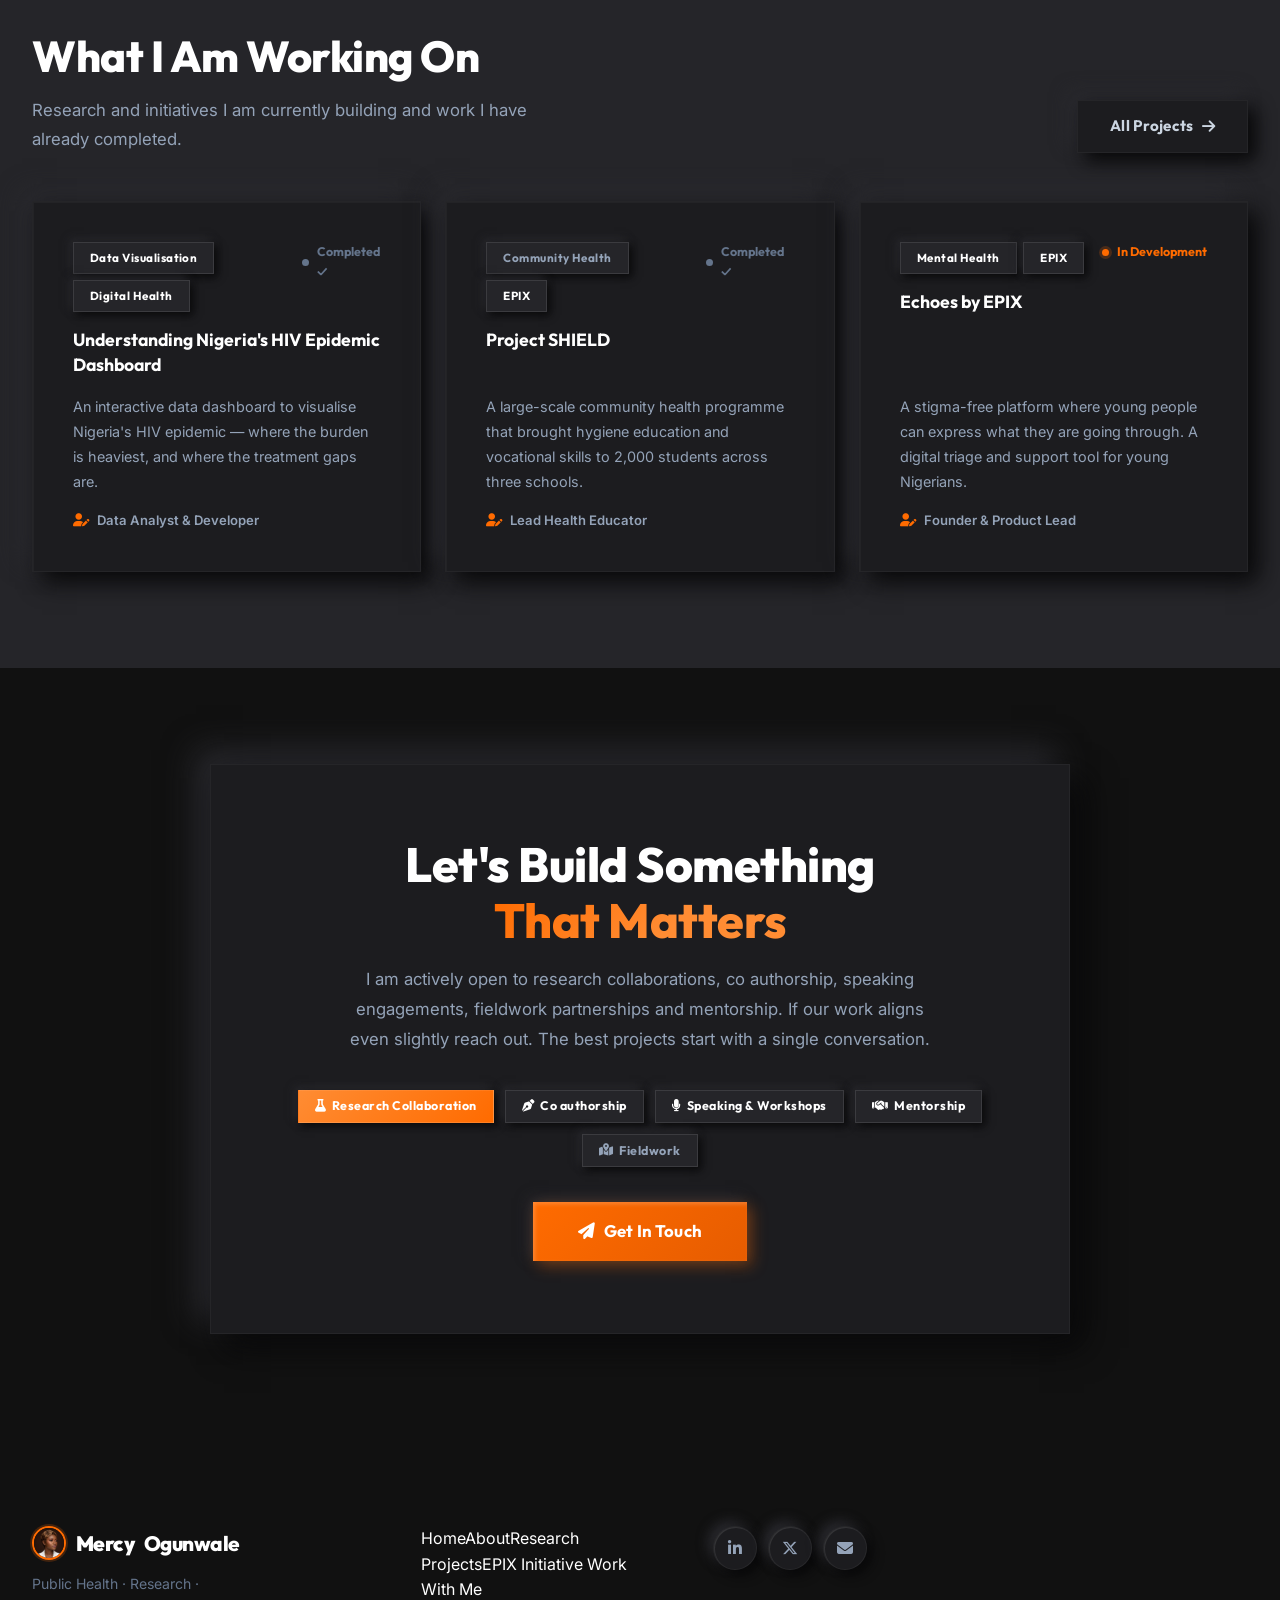
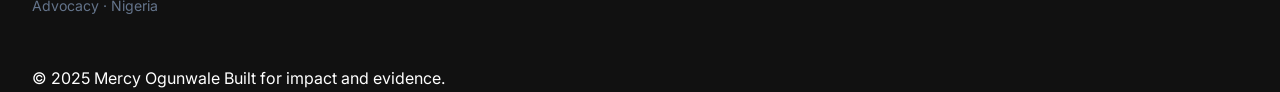
==== commit 2036da72: "Add professional AdolescentNCD Watch frontend, remote backend support, and deployment docs" ====
--- a/index.html
+++ b/index.html
@@ -22,6 +22,7 @@
 <a href="about.html">About</a>
 <a href="research.html">Research</a>
 <a href="projects.html">Projects</a>
+<a href="adolescent-ncd-watch.html">AdolescentNCD</a>
 <a href="epix.html">EPIX Initiative</a>
 <a href="work-with-me.html">Work With Me</a>
 <a class="btn btn-primary nav-cta" href="work-with-me.html">Let's Talk</a>
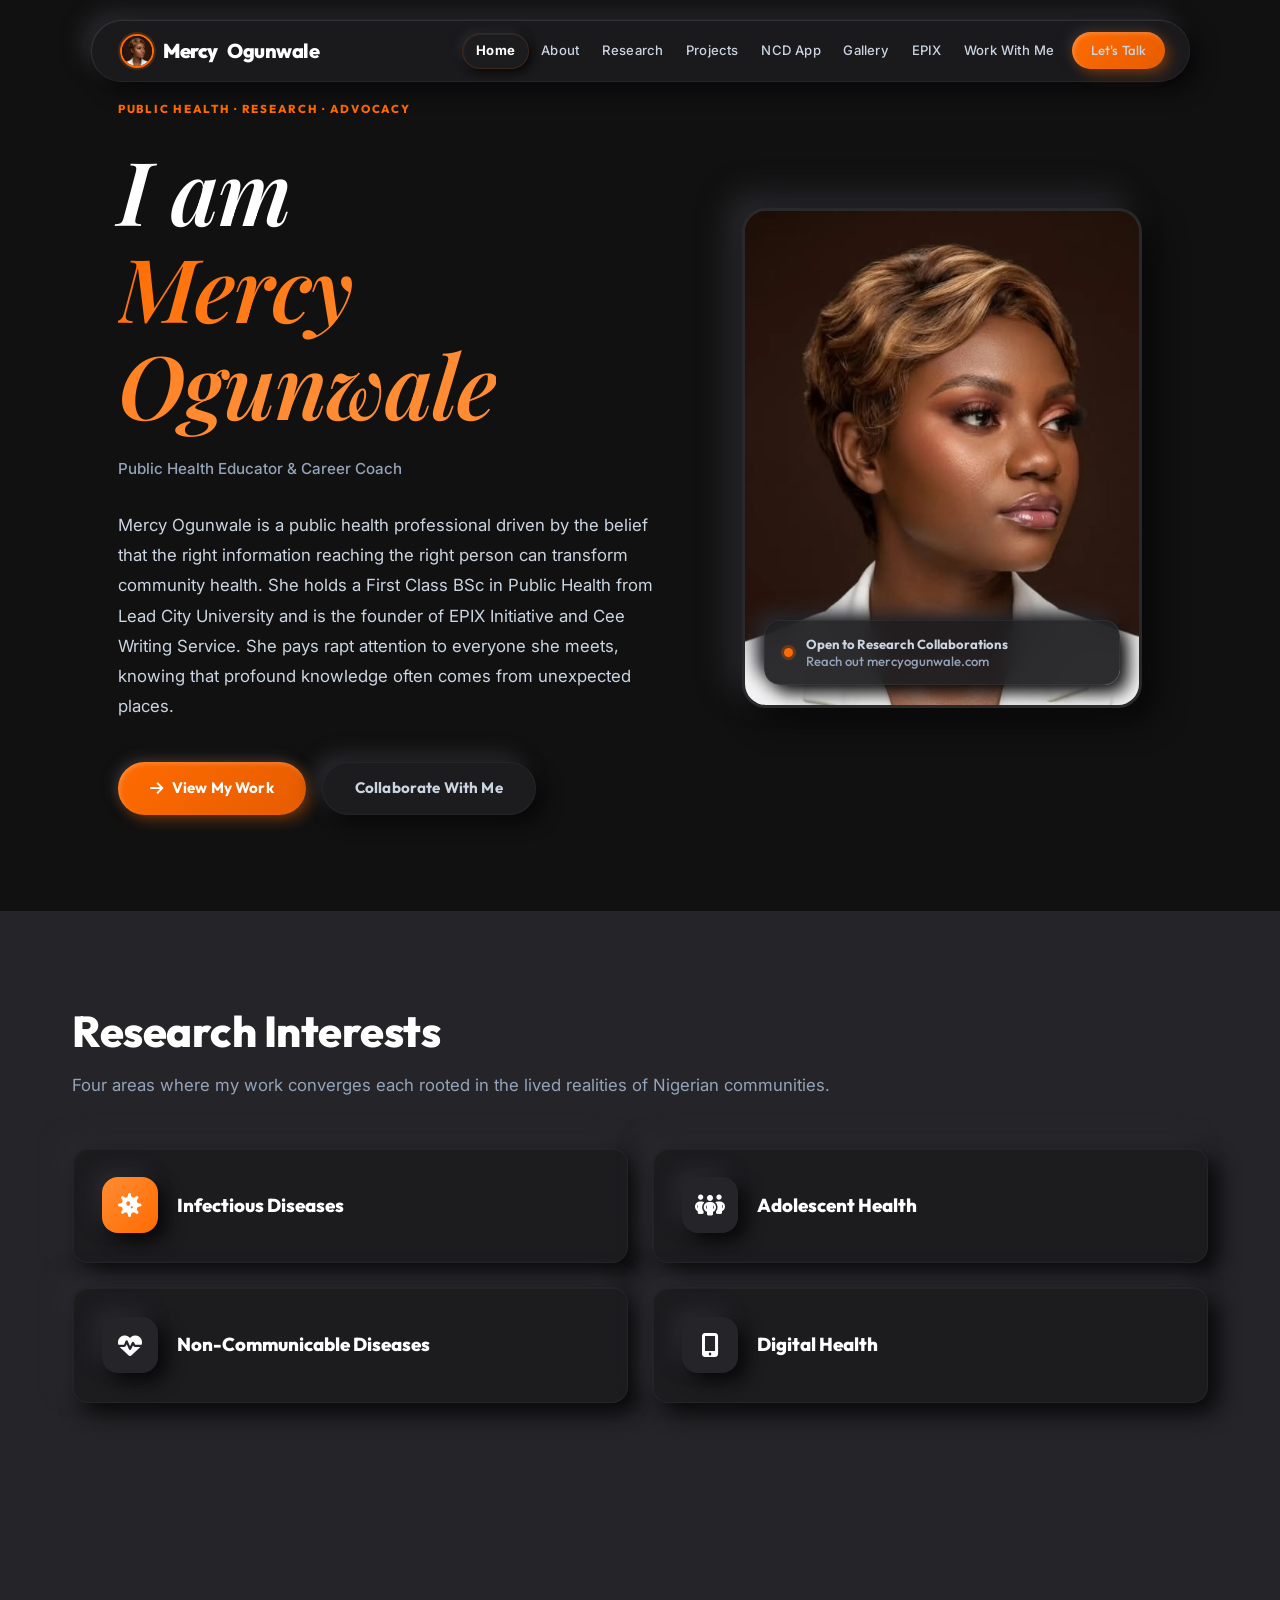
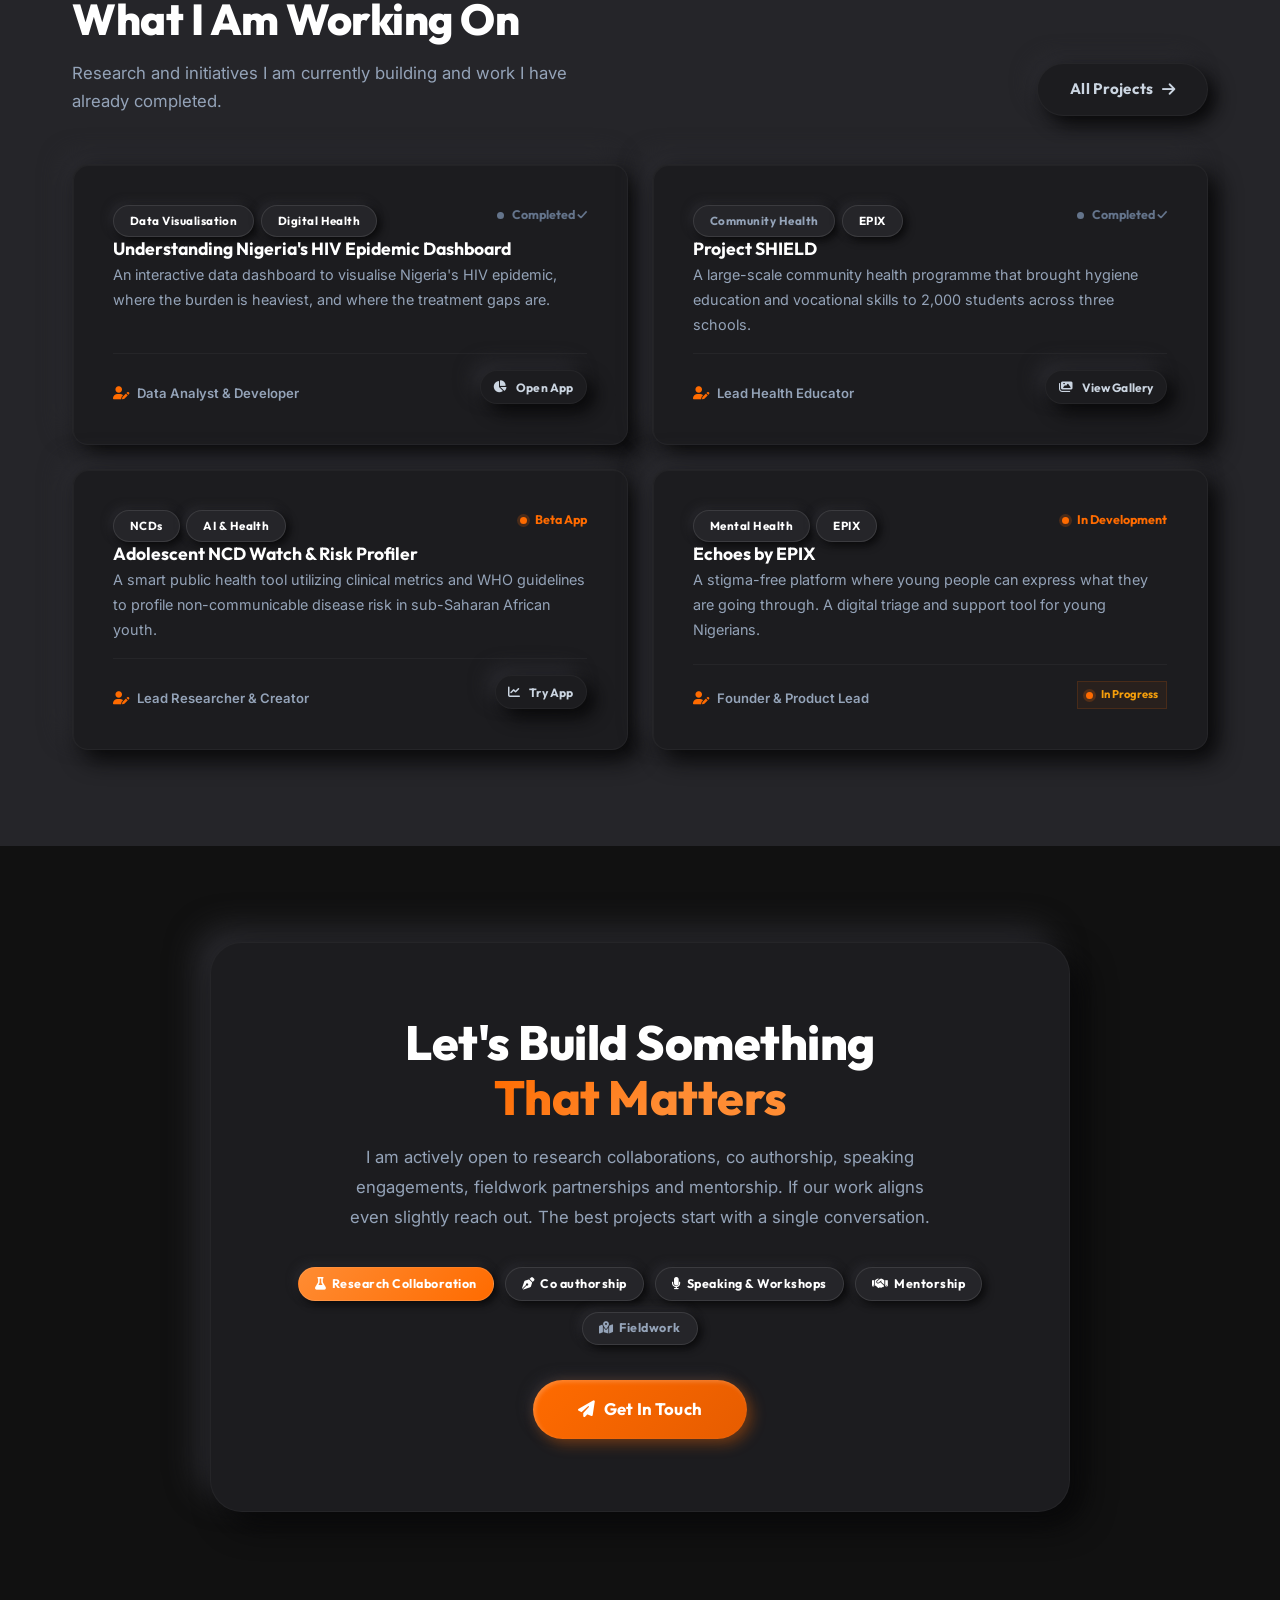
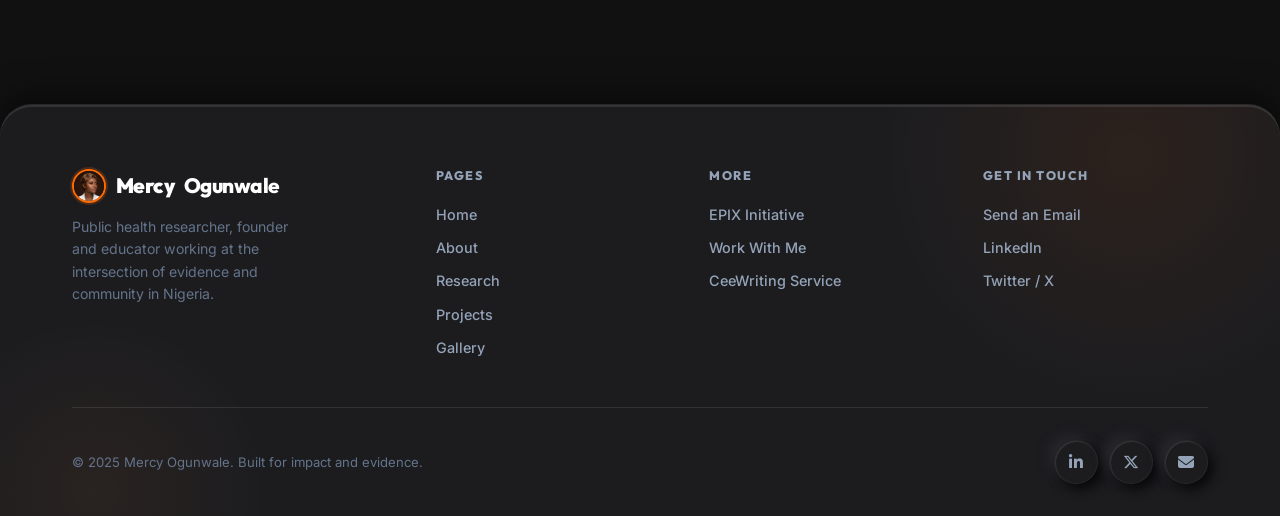
==== commit eadafb2e: "feat: complete responsive portfolio, unified navigation, and live NCD App" ====
--- a/index.html
+++ b/index.html
@@ -22,13 +22,16 @@
 <a href="about.html">About</a>
 <a href="research.html">Research</a>
 <a href="projects.html">Projects</a>
-<a href="adolescent-ncd-watch.html">AdolescentNCD</a>
-<a href="epix.html">EPIX Initiative</a>
+<a href="adolescent-ncd-watch.html">NCD App</a>
+<a href="gallery.html">Gallery</a>
+<a href="epix.html">EPIX</a>
 <a href="work-with-me.html">Work With Me</a>
 <a class="btn btn-primary nav-cta" href="work-with-me.html">Let's Talk</a>
 </nav>
 </div>
 </header>
+
+
 <!-- HERO -->
 <section class="hero">
 <div class="wrap">
@@ -37,10 +40,7 @@
 <div class="hero-left reveal">
 <p class="sec-kicker" style="margin-bottom:1.5rem;">Public Health · Research · Advocacy</p>
 <h1 class="hero-title">I am<br/><span class="grad">Mercy<br/>Ogunwale</span></h1>
-<div class="hero-subtitle"><span>BSc Public Health, First Class, Lead City University 2024</span><span class="sep">·</span>
-<span>Founder, EPIX Initiative</span><span class="sep">·</span>
-<span>Founder, Cee Writing Service</span><span class="sep">·</span>
-<span>Public Health Educator &amp; Career Coach</span></div>
+<div class="hero-subtitle"><span>Public Health Educator &amp; Career Coach</span></div>
 <p class="hero-hook-text">Mercy Ogunwale is a public health professional driven by the belief that the right information reaching the right person can transform community health. She holds a First Class BSc in Public Health from Lead City University and is the founder of EPIX Initiative and Cee Writing Service. She pays rapt attention to everyone she meets, knowing that profound knowledge often comes from unexpected places.</p>
 <div class="hero-actions">
 <a class="btn btn-primary" href="projects.html"><i class="fa-solid fa-arrow-right"></i> View My Work</a>
@@ -70,19 +70,19 @@
 <div class="bento bento-2">
 <div class="bento-item reveal" style="padding:1.8rem;display:flex;align-items:center;gap:1.2rem;">
 <div class="i-icon i-teal" style="margin-bottom:0;flex-shrink:0;"><i class="fa-solid fa-virus"></i></div>
-<div><h3 style="margin-bottom:0;">Noncommunicable Diseases</h3></div>
+<div><h3 style="margin-bottom:0;">Infectious Diseases</h3></div>
 </div>
 <div class="bento-item reveal" style="padding:1.8rem;display:flex;align-items:center;gap:1.2rem;">
 <div class="i-icon i-amber" style="margin-bottom:0;flex-shrink:0;"><i class="fa-solid fa-people-group"></i></div>
 <div><h3 style="margin-bottom:0;">Adolescent Health</h3></div>
 </div>
 <div class="bento-item reveal" style="padding:1.8rem;display:flex;align-items:center;gap:1.2rem;">
+<div class="i-icon i-green" style="margin-bottom:0;flex-shrink:0;"><i class="fa-solid fa-heart-pulse"></i></div>
+<div><h3 style="margin-bottom:0;">Non-Communicable Diseases</h3></div>
+</div>
+<div class="bento-item reveal" style="padding:1.8rem;display:flex;align-items:center;gap:1.2rem;">
 <div class="i-icon i-blue" style="margin-bottom:0;flex-shrink:0;"><i class="fa-solid fa-mobile-screen-button"></i></div>
-<div><h3 style="margin-bottom:0;">Digital Health Interventions</h3></div>
-</div>
-<div class="bento-item reveal" style="padding:1.8rem;display:flex;align-items:center;gap:1.2rem;">
-<div class="i-icon i-green" style="margin-bottom:0;flex-shrink:0;"><i class="fa-solid fa-flask"></i></div>
-<div><h3 style="margin-bottom:0;">Public Health Research &amp; Development</h3></div>
+<div><h3 style="margin-bottom:0;">Digital Health</h3></div>
 </div>
 </div>
 </div>
@@ -99,8 +99,9 @@
 </div>
 <a class="btn btn-ghost reveal" href="projects.html">All Projects <i class="fa-solid fa-arrow-right"></i></a>
 </div>
-<div class="bento bento-3">
-<div class="proj-card reveal">
+<div class="bento bento-2">
+<div class="proj-card reveal" style="display:flex; flex-direction:column; justify-content:space-between;">
+<div>
 <div class="proj-head">
 <div class="proj-areas">
 <span class="tag tag-amber" style="font-size:.73rem;">Data Visualisation</span>
@@ -108,12 +109,17 @@
 </div>
 <span class="status status-done">Completed &#10003;</span>
 </div>
-<h3 class="proj-title">Understanding Nigeria's HIV Epidemic Dashboard</h3>
-<p class="proj-desc">An interactive data dashboard to visualise Nigeria's HIV epidemic &mdash; where the burden is heaviest, and where the treatment gaps are.</p>
-<p class="proj-role"><i class="fa-solid fa-user-pen" style="color:var(--teal);"></i> Data Analyst &amp; Developer</p>
-</div>
-
-<div class="proj-card reveal reveal-s">
+<h3 class="proj-title"><a href="nigeria_hiv_dashboard.html" target="_blank" style="color:inherit; text-decoration:none;" onmouseover="this.style.color='var(--teal)'" onmouseout="this.style.color='inherit'">Understanding Nigeria's HIV Epidemic Dashboard</a></h3>
+<p class="proj-desc">An interactive data dashboard to visualise Nigeria's HIV epidemic, where the burden is heaviest, and where the treatment gaps are.</p>
+</div>
+<div style="margin-top:auto; padding-top:1rem; display:flex; justify-content:space-between; align-items:center; border-top:1px solid rgba(255,255,255,0.04);">
+<p class="proj-role" style="margin-bottom:0;"><i class="fa-solid fa-user-pen" style="color:var(--teal);"></i> Data Analyst &amp; Developer</p>
+<a href="nigeria_hiv_dashboard.html" target="_blank" class="btn btn-ghost" style="padding:0.4rem 0.8rem; font-size:0.75rem;"><i class="fa-solid fa-chart-pie"></i> Open App</a>
+</div>
+</div>
+
+<div class="proj-card reveal reveal-s" style="display:flex; flex-direction:column; justify-content:space-between;">
+<div>
 <div class="proj-head">
 <div class="proj-areas">
 <span class="tag tag-muted" style="font-size:.73rem;">Community Health</span>
@@ -121,12 +127,35 @@
 </div>
 <span class="status status-done">Completed &#10003;</span>
 </div>
-<h3 class="proj-title">Project SHIELD</h3>
+<h3 class="proj-title"><a href="gallery.html?filter=fieldwork" style="color:inherit; text-decoration:none;" onmouseover="this.style.color='var(--teal)'" onmouseout="this.style.color='inherit'">Project SHIELD</a></h3>
 <p class="proj-desc">A large-scale community health programme that brought hygiene education and vocational skills to 2,000 students across three schools.</p>
-<p class="proj-role"><i class="fa-solid fa-user-pen" style="color:var(--teal);"></i> Lead Health Educator</p>
-</div>
-
-<div class="proj-card reveal reveal-m">
+</div>
+<div style="margin-top:auto; padding-top:1rem; display:flex; justify-content:space-between; align-items:center; border-top:1px solid rgba(255,255,255,0.04);">
+<p class="proj-role" style="margin-bottom:0;"><i class="fa-solid fa-user-pen" style="color:var(--teal);"></i> Lead Health Educator</p>
+<a href="gallery.html?filter=fieldwork" class="btn btn-ghost" style="padding:0.4rem 0.8rem; font-size:0.75rem;"><i class="fa-solid fa-images"></i> View Gallery</a>
+</div>
+</div>
+
+<div class="proj-card reveal reveal-m" style="display:flex; flex-direction:column; justify-content:space-between;">
+<div>
+<div class="proj-head">
+<div class="proj-areas">
+<span class="tag tag-green" style="font-size:.73rem;">NCDs</span>
+<span class="tag tag-blue" style="font-size:.73rem;">AI &amp; Health</span>
+</div>
+<span class="status status-live">Beta App</span>
+</div>
+<h3 class="proj-title"><a href="adolescent-ncd-watch.html" style="color:inherit; text-decoration:none;" onmouseover="this.style.color='var(--teal)'" onmouseout="this.style.color='inherit'">Adolescent NCD Watch &amp; Risk Profiler</a></h3>
+<p class="proj-desc">A smart public health tool utilizing clinical metrics and WHO guidelines to profile non-communicable disease risk in sub-Saharan African youth.</p>
+</div>
+<div style="margin-top:auto; padding-top:1rem; display:flex; justify-content:space-between; align-items:center; border-top:1px solid rgba(255,255,255,0.04);">
+<p class="proj-role" style="margin-bottom:0;"><i class="fa-solid fa-user-pen" style="color:var(--teal);"></i> Lead Researcher &amp; Creator</p>
+<a href="adolescent-ncd-watch.html" class="btn btn-ghost" style="padding:0.4rem 0.8rem; font-size:0.75rem;"><i class="fa-solid fa-chart-line"></i> Try App</a>
+</div>
+</div>
+
+<div class="proj-card reveal reveal-l" style="display:flex; flex-direction:column; justify-content:space-between;">
+<div>
 <div class="proj-head">
 <div class="proj-areas">
 <span class="tag tag-amber" style="font-size:.73rem;">Mental Health</span>
@@ -136,7 +165,11 @@
 </div>
 <h3 class="proj-title">Echoes by EPIX</h3>
 <p class="proj-desc">A stigma-free platform where young people can express what they are going through. A digital triage and support tool for young Nigerians.</p>
-<p class="proj-role"><i class="fa-solid fa-user-pen" style="color:var(--teal);"></i> Founder &amp; Product Lead</p>
+</div>
+<div style="margin-top:auto; padding-top:1rem; display:flex; justify-content:space-between; align-items:center; border-top:1px solid rgba(255,255,255,0.04);">
+<p class="proj-role" style="margin-bottom:0;"><i class="fa-solid fa-user-pen" style="color:var(--teal);"></i> Founder &amp; Product Lead</p>
+<span class="status status-live" style="font-size:0.7rem; padding:0.25rem 0.5rem; background:rgba(255,107,0,0.05); color:var(--amber); border:1px solid rgba(255,107,0,0.15);">In Progress</span>
+</div>
 </div>
 </div>
 </div>
@@ -160,24 +193,48 @@
 </div>
 </section>
 <footer>
+<div class="foot-wrap">
 <div class="wrap">
 <div class="foot-inner">
 <div class="foot-brand">
 <a class="logo" href="index.html"><img alt="Mercy Ogunwale" class="logo-img" src="assets/images/mercy-portrait.png"/>Mercy <em>Ogunwale</em></a>
-<p class="foot-tagline">Public Health · Research · Advocacy · Nigeria</p>
-</div>
-<nav class="foot-nav">
-<a href="index.html">Home</a><a href="about.html">About</a><a href="research.html">Research</a>
-<a href="projects.html">Projects</a><a href="epix.html">EPIX Initiative</a>
+<p class="foot-tagline">Public health researcher, founder and educator working at the intersection of evidence and community in Nigeria.</p>
+</div>
+<div class="foot-col">
+<h4>Pages</h4>
+<div class="foot-col-links">
+<a href="index.html">Home</a><a href="about.html">About</a>
+<a href="research.html">Research</a>
+<a href="projects.html">Projects</a>
+<a href="gallery.html">Gallery</a>
+</div>
+</div>
+<div class="foot-col">
+<h4>More</h4>
+<div class="foot-col-links">
+<a href="epix.html">EPIX Initiative</a>
 <a href="work-with-me.html">Work With Me</a>
-</nav>
+<a href="work-with-me.html">CeeWriting Service</a>
+</div>
+</div>
+<div class="foot-col">
+<h4>Get in Touch</h4>
+<div class="foot-col-links">
+<a href="mailto:contact@mercyogunwale.com">Send an Email</a>
+<a href="#">LinkedIn</a>
+<a href="#">Twitter / X</a>
+</div>
+</div>
+</div>
+<div class="foot-bottom-bar">
+<p class="foot-copy">© 2025 Mercy Ogunwale. Built for impact and evidence.</p>
 <div class="foot-social">
 <a aria-label="LinkedIn" class="soc-btn" href="#"><i class="fa-brands fa-linkedin-in"></i></a>
 <a aria-label="Twitter/X" class="soc-btn" href="#"><i class="fa-brands fa-x-twitter"></i></a>
 <a aria-label="Email" class="soc-btn" href="mailto:contact@mercyogunwale.com"><i class="fa-solid fa-envelope"></i></a>
 </div>
 </div>
-<div class="foot-bottom">© 2025 Mercy Ogunwale  Built for impact and evidence.</div>
+</div>
 </div>
 </footer>
 <script src="js/main.js"></script>
--- a/css/style.css
+++ b/css/style.css
@@ -30,7 +30,18 @@
   --clay-hover: 20px 20px 40px var(--shadow-d), -20px -20px 40px var(--shadow-l);
   --clay-inset: inset 6px 6px 14px var(--shadow-d), inset -6px -6px 14px var(--shadow-l);
   --clay-card: 10px 10px 22px var(--shadow-d), -10px -10px 22px var(--shadow-l), inset 1px 1px 0 rgba(255,255,255,0.03);
-}
+
+  /* Global Design Tokens */
+  --dur: 0.3s;
+  --ease: cubic-bezier(0.4, 0, 0.2, 1);
+  --max: 1200px;
+  --r-s: 8px;
+  --r-m: 16px;
+  --r-l: 24px;
+  --r-xl: 32px;
+  --r-pill: 9999px;
+}
+
 
 *,*::before,*::after{margin:0;padding:0;box-sizing:border-box}
 html{scroll-behavior:smooth}
@@ -100,11 +111,13 @@
   box-shadow: 0 0 0 2px rgba(255,107,0,0.2);
 }
 .logo-dot{width:8px;height:8px;border-radius:50%;background:linear-gradient(135deg,var(--teal),var(--blue));box-shadow:0 0 0 3px rgba(255,107,0,.2)}
-.nav-links{display:flex;gap:.3rem;align-items:center}
-.nav-links a{font-weight:500;font-size:.88rem;color:var(--ink-3);padding:.45rem .9rem;border-radius:var(--r-pill);transition:all var(--dur) var(--ease)}
-.nav-links a:hover{color:var(--teal);background:rgba(255,107,0,.08)}
-.nav-links a.active{color:#ffffff;background:var(--surface);box-shadow:3px 3px 8px var(--shadow-d),-3px -3px 8px var(--shadow-l),inset 1px 1px 0 rgba(255,255,255,.05);font-weight:700}
-.nav-cta{padding:.5rem 1.3rem!important;font-size:.85rem!important;margin-left:.5rem}
+.nav-links{display:flex;gap:.12rem;align-items:center}
+.nav-links a{font-weight:500;font-size:.82rem;color:var(--ink-2);padding:.4rem .65rem;border-radius:var(--r-pill);transition:all var(--dur) var(--ease);white-space:nowrap;letter-spacing:0.015em}
+.nav-links a:hover{color:var(--teal);background:rgba(255,107,0,0.06);transform:translateY(-1px);box-shadow:0 4px 12px rgba(255,107,0,0.06)}
+.nav-links a:active{transform:translateY(0)}
+.nav-links a.active{color:#ffffff;background:var(--surface);box-shadow:3px 3px 8px var(--shadow-d),-3px -3px 8px var(--shadow-l),inset 1px 1px 0 rgba(255,255,255,.05);font-weight:700;border:1px solid rgba(255,107,0,0.15);padding:.4rem .8rem}
+.nav-cta{padding:.5rem 1.15rem!important;font-size:.82rem!important;margin-left:.35rem}
+
 .mob-btn{display:none;background:var(--surface);border:1.5px solid rgba(255,255,255,.04);border-radius:50%;width:38px;height:38px;font-size:1rem;color:var(--ink);cursor:pointer;z-index:901;box-shadow:var(--clay);align-items:center;justify-content:center}
 #mob-overlay{display:none;position:fixed;inset:0;background:rgba(15,23,42,.45);z-index:898;backdrop-filter:blur(4px)}
 
@@ -311,13 +324,19 @@
   .hero-title{font-size:2.6rem}
   .page-hero-meta{flex-direction:column;align-items:flex-start}
   #hdr{top:.8rem;width:calc(100% - 2rem)}
+}
+@media(max-width:1024px){
+  #hdr{top:.8rem;width:calc(100% - 2rem)}
   .nav-links{
     position:fixed;top:0;right:-100%;width:min(290px,80vw);height:100vh;
-    background:var(--surface);box-shadow:-10px 0 40px rgba(0,0,0,.5);
-    flex-direction:column;align-items:flex-start;padding:6rem 2.5rem 3rem;gap:.5rem;
-    border-radius:0;z-index:899;transition:right var(--dur) var(--ease)
+    background:var(--surface);
+    box-shadow:-10px 0 40px rgba(0,0,0,0.6);
+    flex-direction:column;align-items:flex-start;padding:6rem 2.5rem 3rem;gap:.75rem;
+    border-radius:0;z-index:899;transition:right var(--dur) var(--ease);
+    border-left: 1px solid rgba(255, 255, 255, 0.03);
   }
-  .nav-links a{border-radius:var(--r-s);font-size:1rem;padding:.7rem 1rem;width:100%}
+  .nav-links a{border-radius:var(--r-s);font-size:1rem;padding:.85rem 1.2rem;width:100%;box-shadow:inset 1px 1px 0 rgba(255,255,255,0.02);background:rgba(0,0,0,0.15)}
+  .nav-links a:hover{transform:translateX(5px);box-shadow:var(--clay-inset)}
   .nav-links.open{right:0}
   .nav-cta{display:none}
   .mob-btn{display:flex}
@@ -329,3 +348,4 @@
   .stat-strip{grid-template-columns:1fr 1fr}
   .page-hero-inner h1{font-size:2.6rem}
 }
+
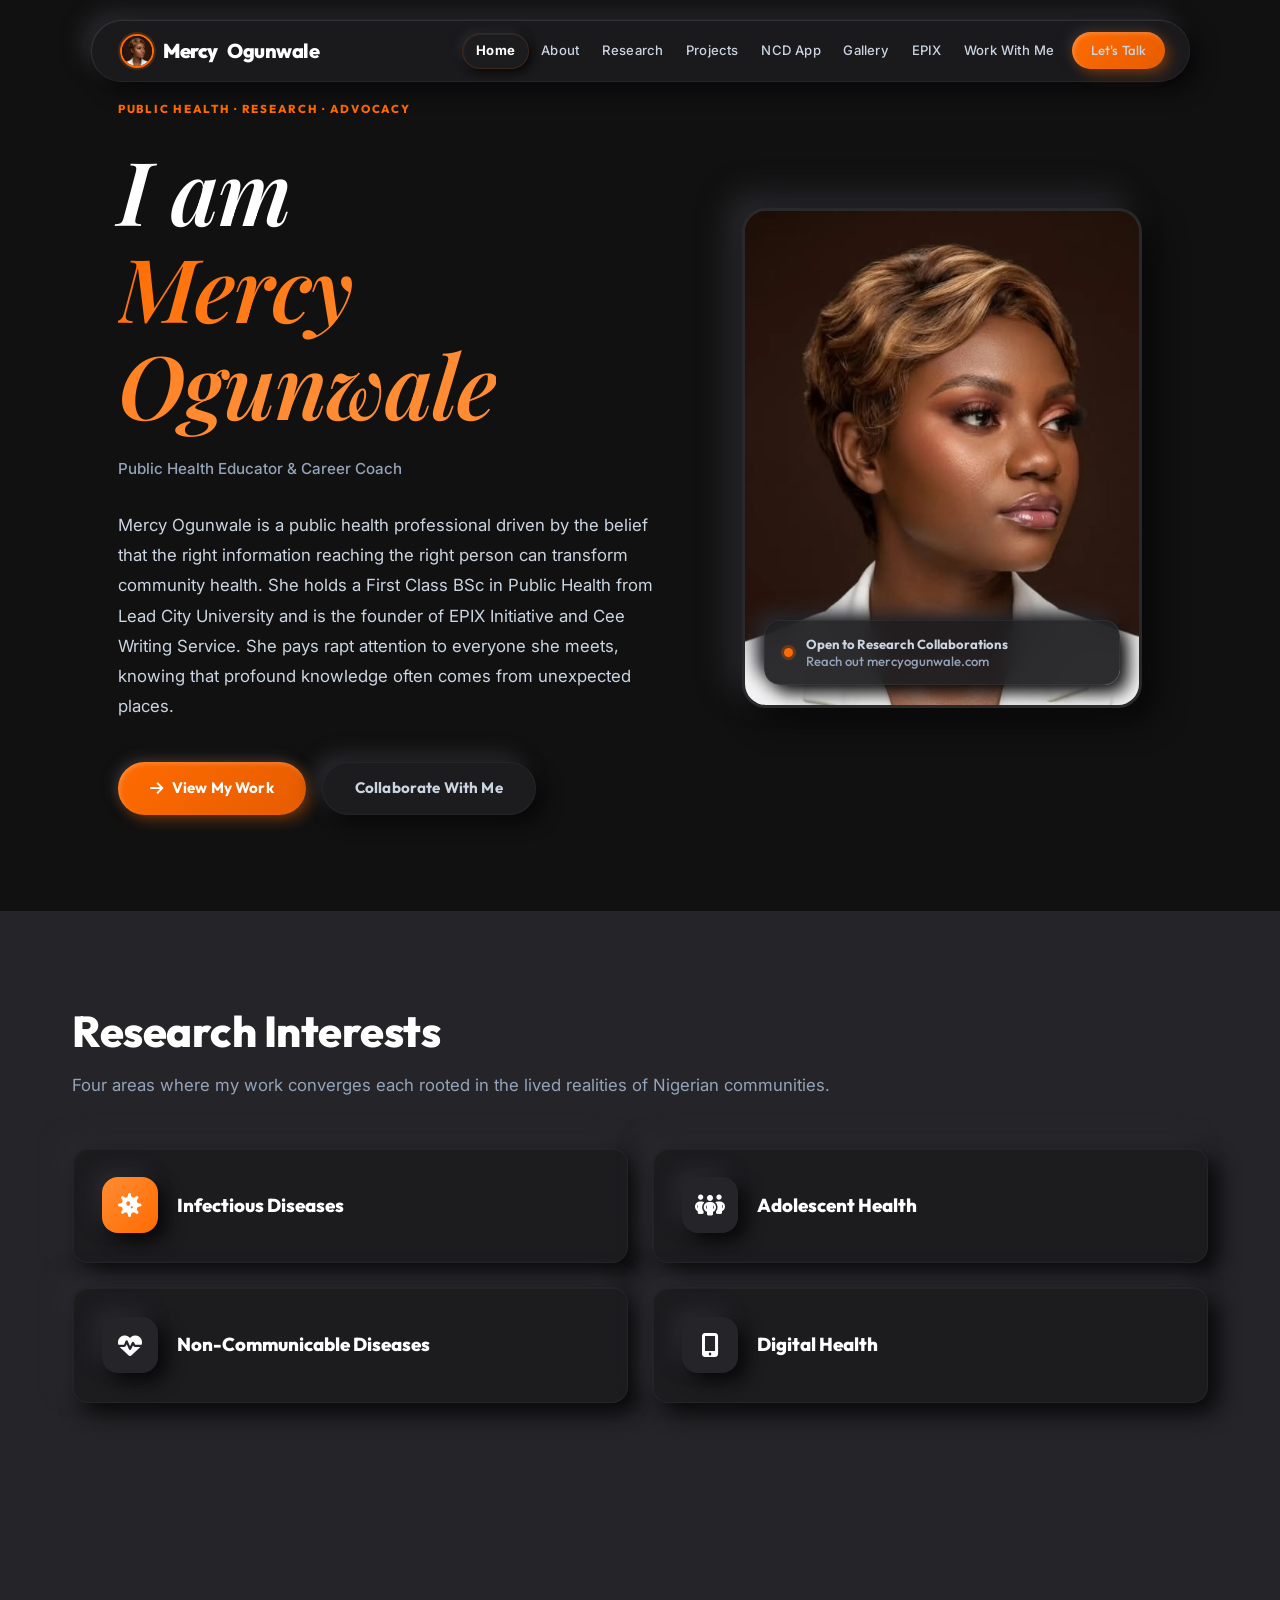
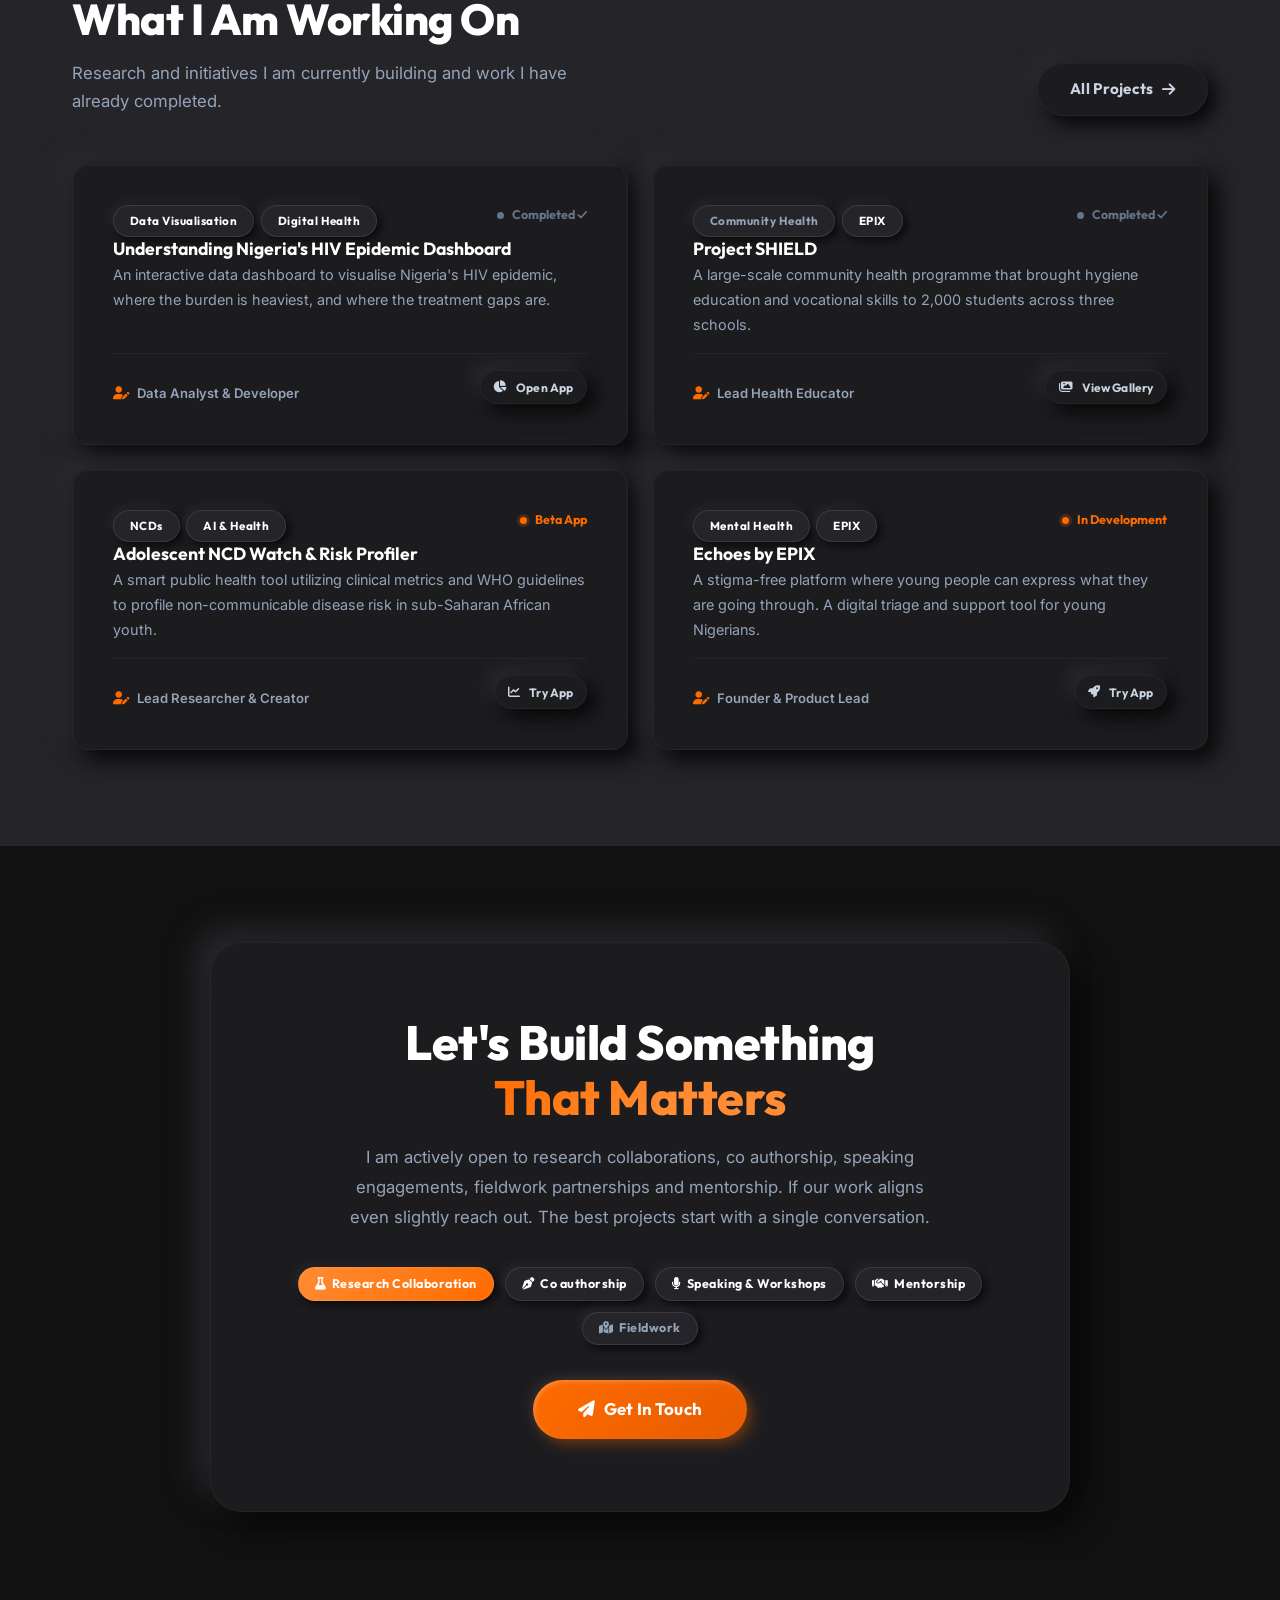
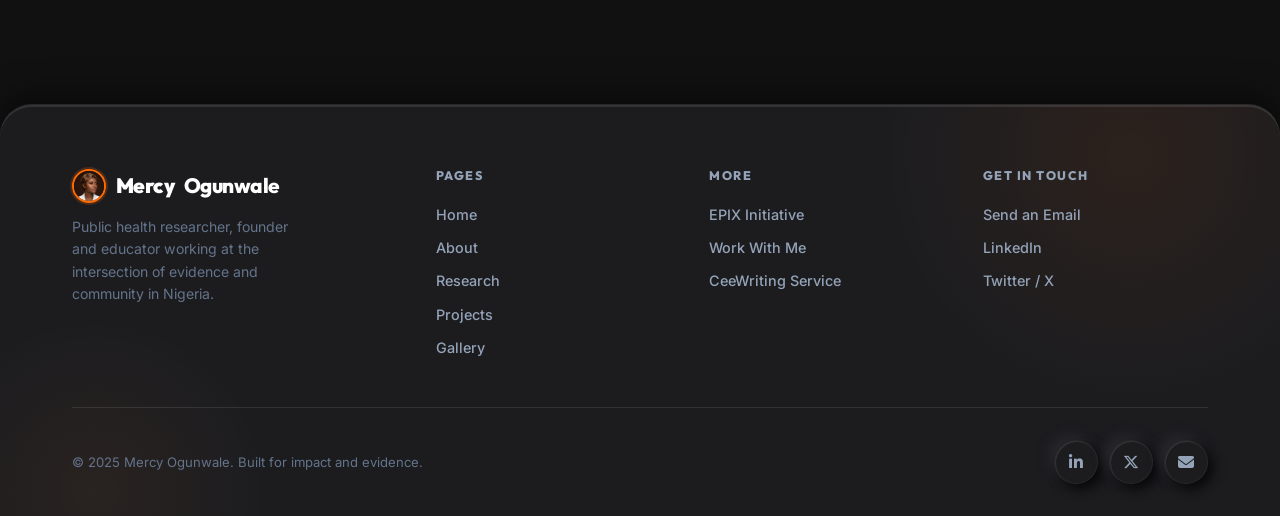
==== commit c799a934: "feat: link Echoes app across portfolio and refactor GitHub repository sync to pre-populated live fal" ====
--- a/index.html
+++ b/index.html
@@ -163,12 +163,12 @@
 </div>
 <span class="status status-live">In Development</span>
 </div>
-<h3 class="proj-title">Echoes by EPIX</h3>
+<h3 class="proj-title"><a href="echoes.html" style="color:inherit; text-decoration:none;" onmouseover="this.style.color='var(--teal)'" onmouseout="this.style.color='inherit'">Echoes by EPIX</a></h3>
 <p class="proj-desc">A stigma-free platform where young people can express what they are going through. A digital triage and support tool for young Nigerians.</p>
 </div>
 <div style="margin-top:auto; padding-top:1rem; display:flex; justify-content:space-between; align-items:center; border-top:1px solid rgba(255,255,255,0.04);">
 <p class="proj-role" style="margin-bottom:0;"><i class="fa-solid fa-user-pen" style="color:var(--teal);"></i> Founder &amp; Product Lead</p>
-<span class="status status-live" style="font-size:0.7rem; padding:0.25rem 0.5rem; background:rgba(255,107,0,0.05); color:var(--amber); border:1px solid rgba(255,107,0,0.15);">In Progress</span>
+<a href="echoes.html" class="btn btn-ghost" style="padding:0.4rem 0.8rem; font-size:0.75rem;"><i class="fa-solid fa-rocket"></i> Try App</a>
 </div>
 </div>
 </div>
